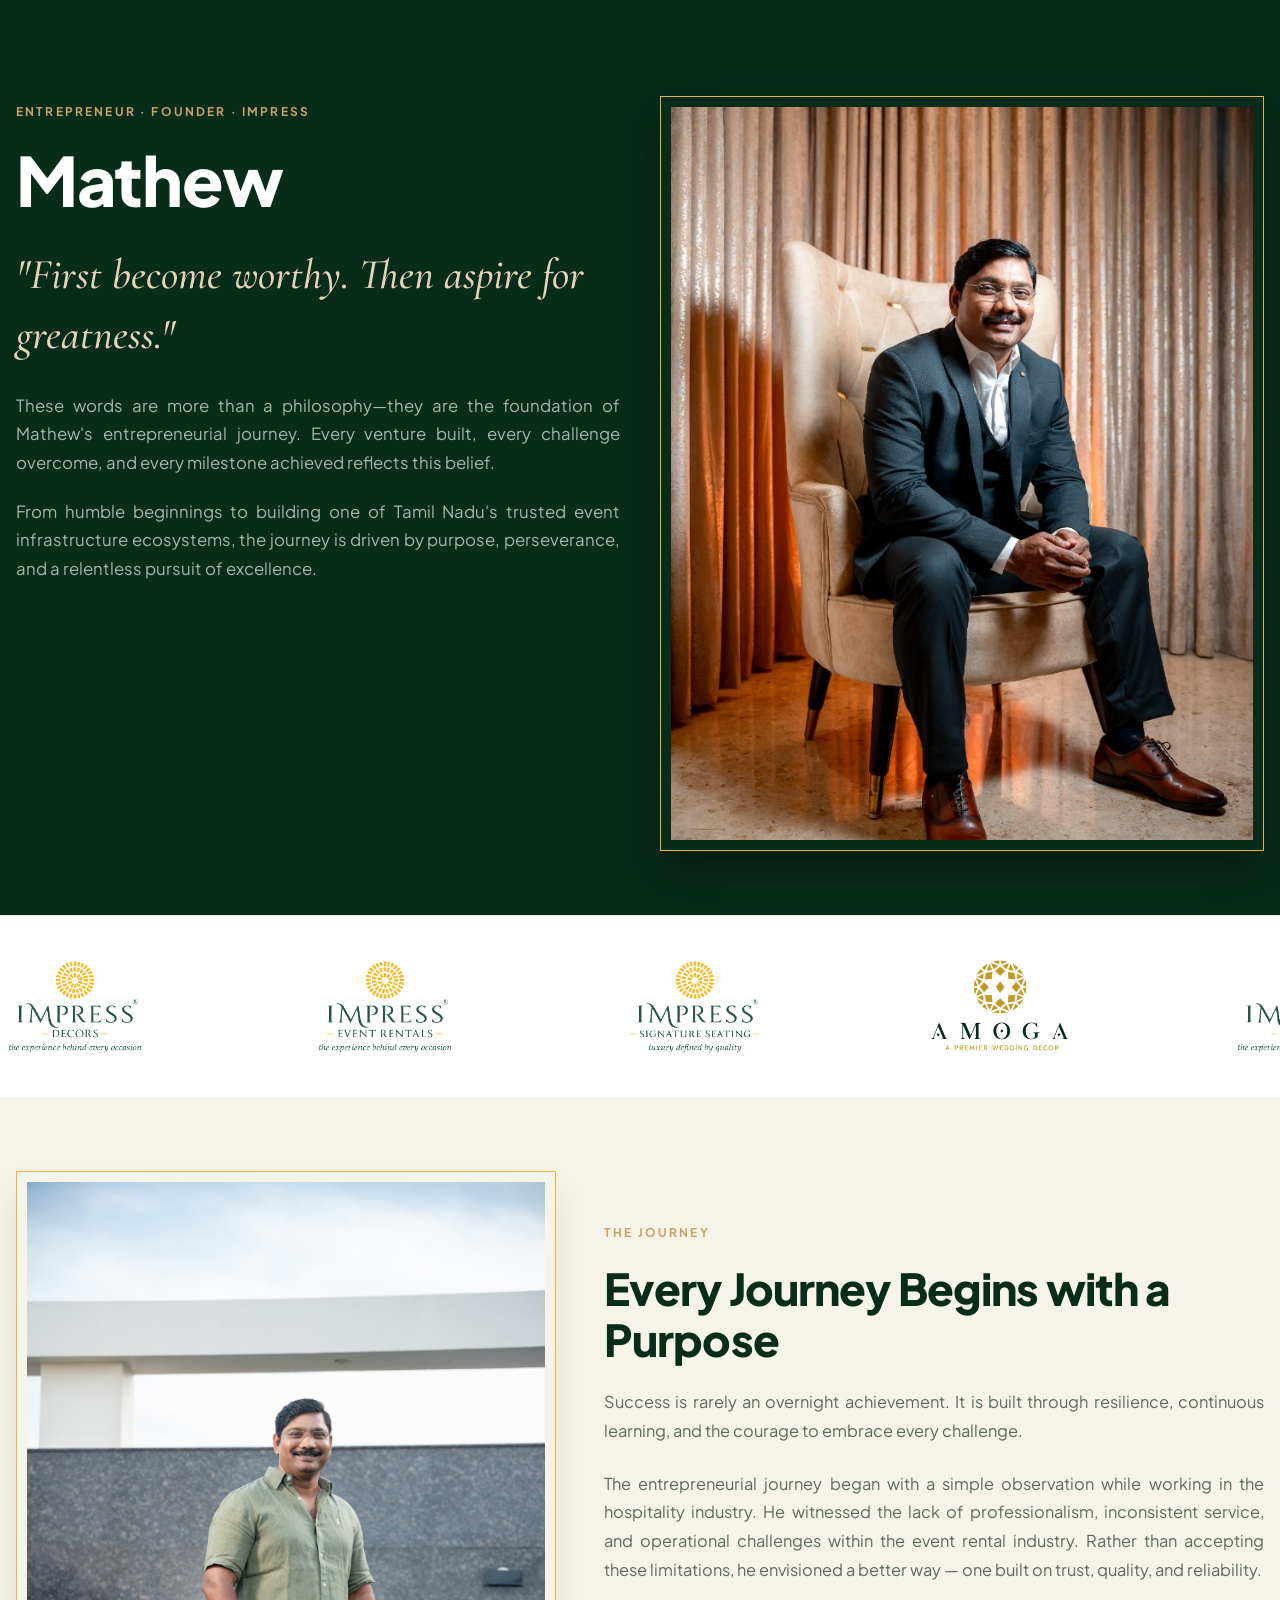
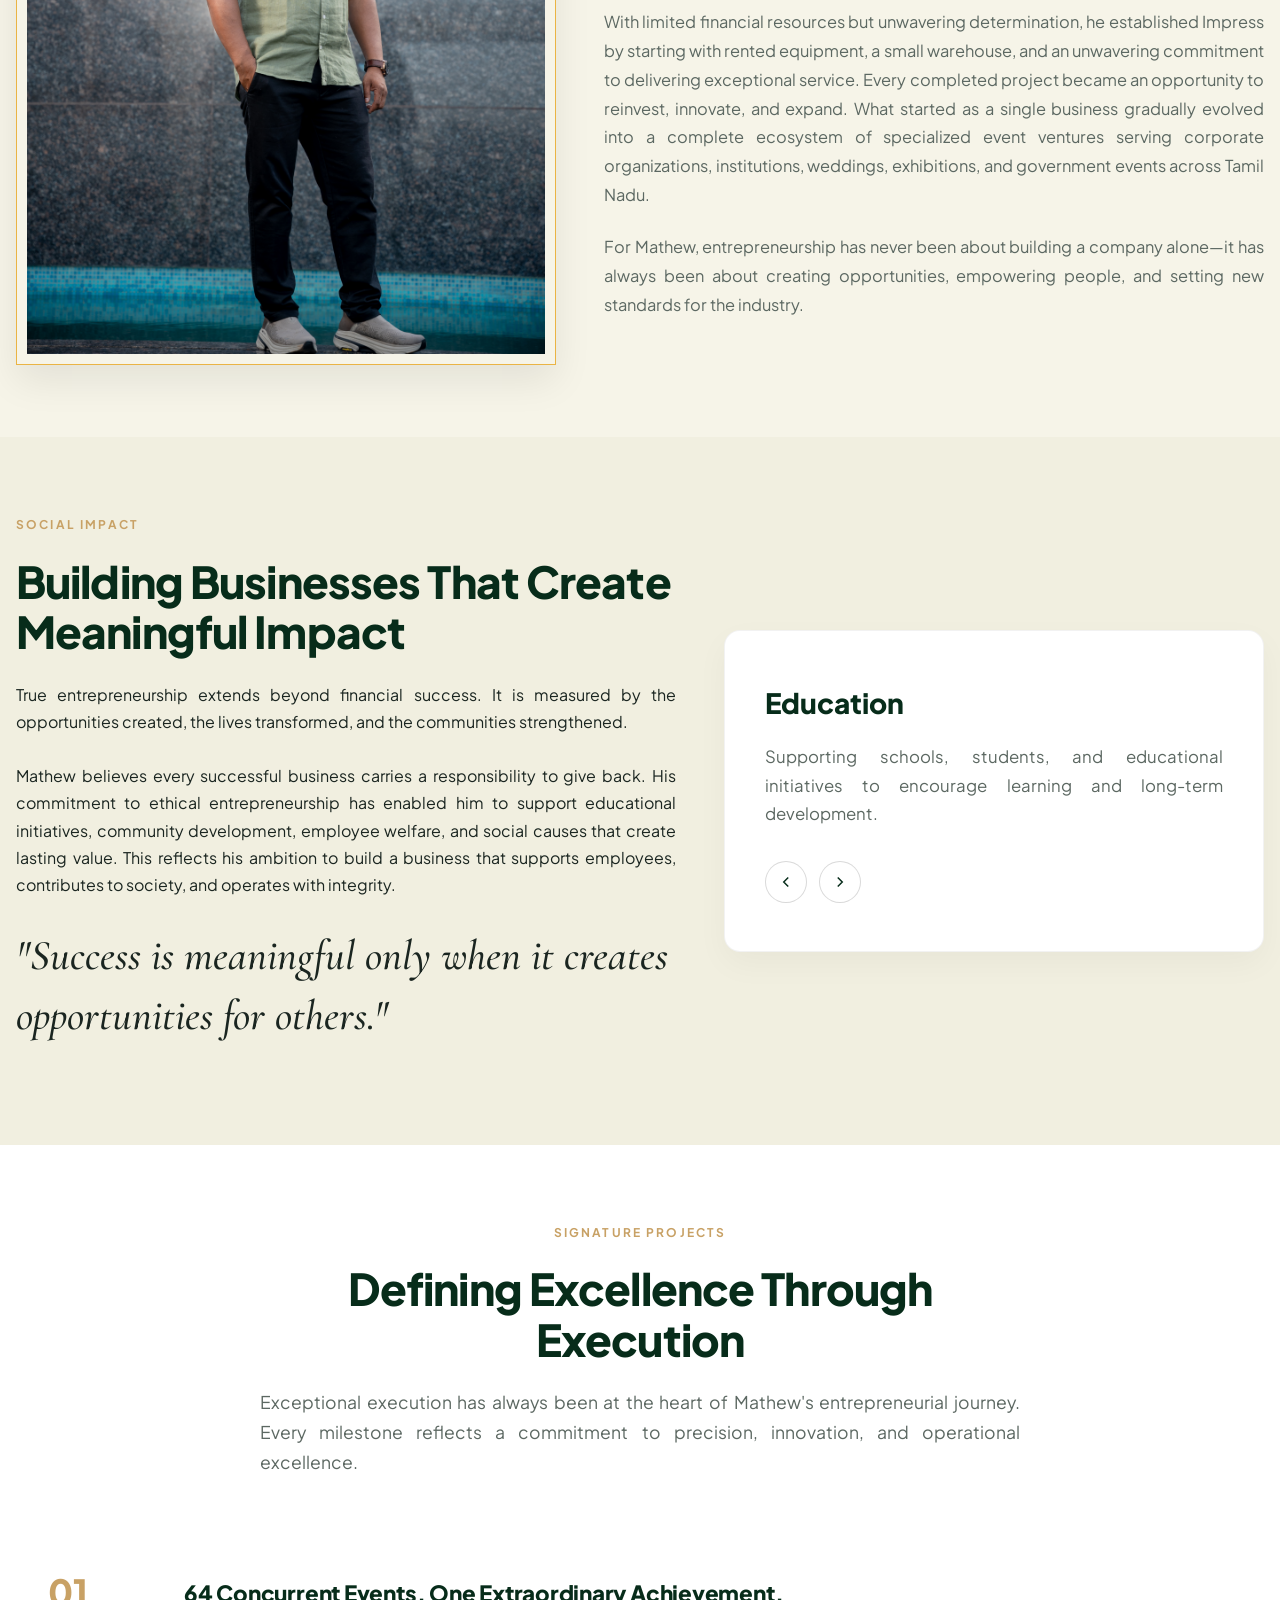
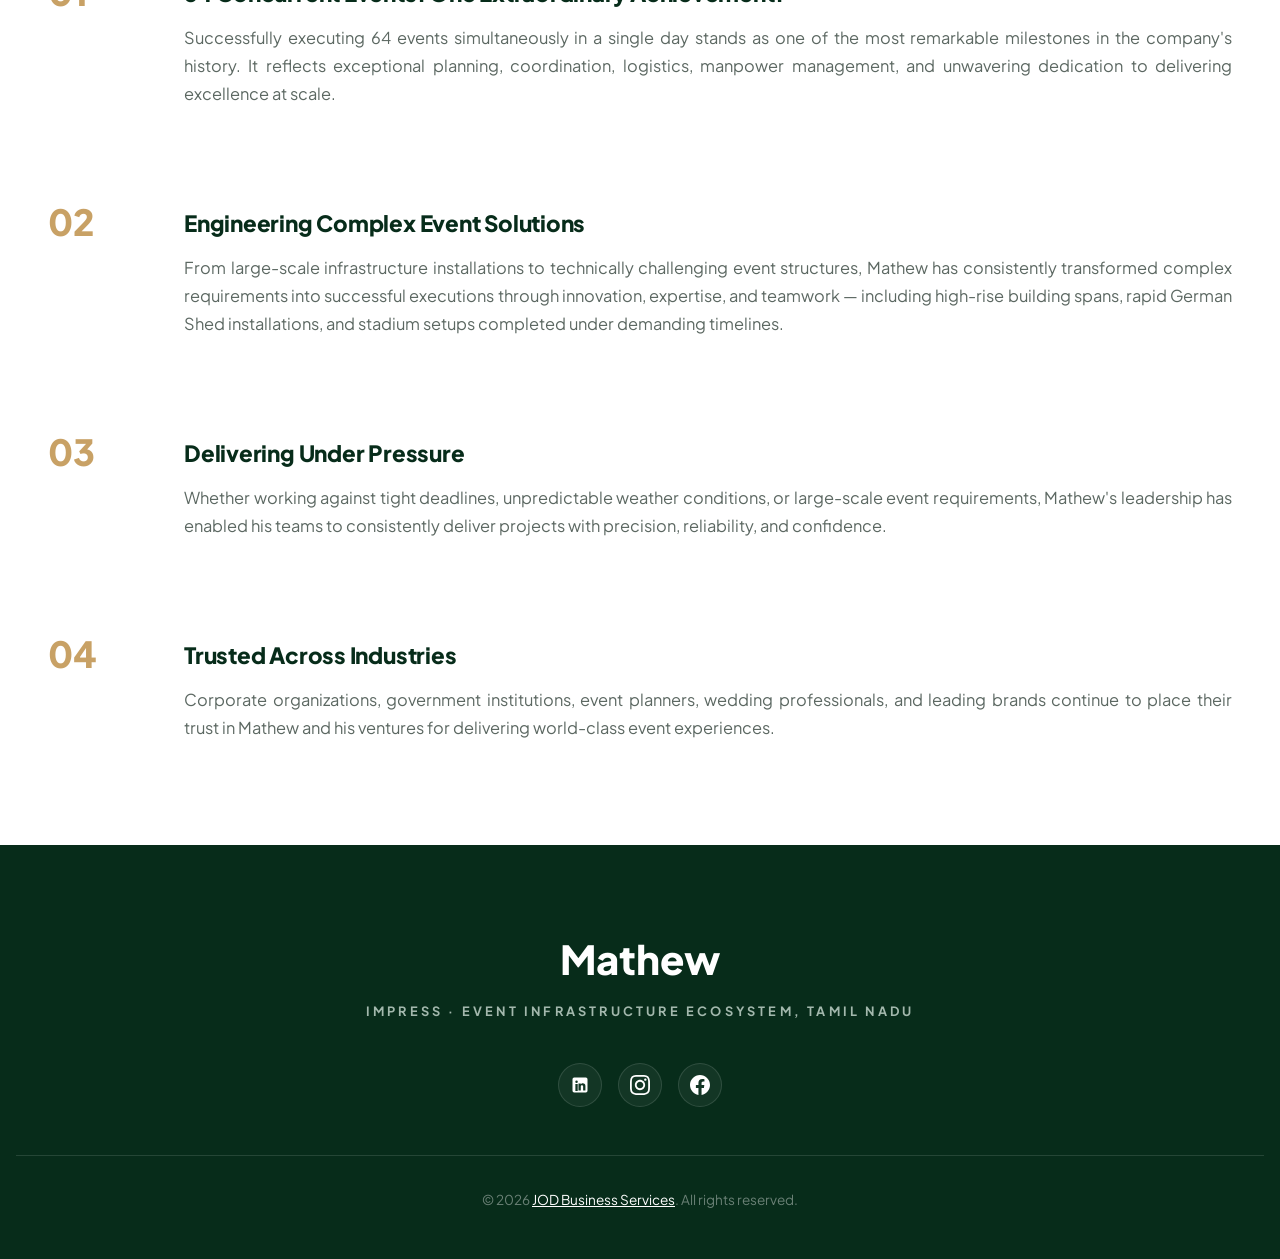
==== index.html @ 4ed1f4e7 "Refactor hero description text for clarity" ====
<!DOCTYPE html>
<html lang="en">

<head>
  <meta charset="UTF-8">
  <meta name="viewport" content="width=device-width, initial-scale=1.0">
  <title>Mathew | Personal Philosophy & Vision</title>
  <meta name="description"
    content="Personal portfolio and vision of Mathew. Dedicated to discipline, strategic execution, and creating meaningful impact across industries.">
  <link rel="stylesheet" href="style.css">
</head>

<body>

  <!-- ==========================================================================
       1. HERO SECTION [Entrepreneur · Founder · Impress] (Dark Forest Green)
       ========================================================================== -->
  <section class="hero-section" id="hero"> 
    <div class="container">
      <div class="hero-grid">

        <!-- Hero Text Left -->
        <div class="hero-content">
          <span class="eyebrow eyebrow-dark">Entrepreneur · Founder · Impress</span>
          <h1>Mathew</h1>

          <div class="quote-text quote-dark">
            "First become worthy. Then aspire for greatness."
          </div>

          <div class="hero-description">
            <p>
              These words are more than a philosophy—they are the foundation of Mathew's entrepreneurial journey. 
              Every venture built, every challenge overcome, and every milestone achieved reflects this belief.
            </p>
            <p>
              From humble beginnings to building one of Tamil Nadu's trusted event infrastructure ecosystems, 
              the journey is driven by purpose, perseverance, and a relentless pursuit of excellence.
            </p>
          </div>
        </div>

        <!-- Hero Image Right -->
        <div class="hero-image-container">
          <div class="hero-portrait-frame">
            <img src="images/hero.jpg" alt="Mathew" class="hero-portrait-img">
          </div>
        </div>

      </div>
    </div>
  </section>

  <!-- ==========================================================================
       2. CONTINUOUS HORIZONTAL MARQUEE
       ========================================================================== -->
  <section class="marquee-section" id="marquee">
    <div class="marquee-track" id="marquee-track">

      <div class="marquee-item">
        <img src="images/impress decor logo.png" alt="Impress Decors" class="marquee-logo-img-impress">
      </div>
      <div class="marquee-item">
        <img src="images/impress event rental logo.png" alt="Impress event rentals" class="marquee-logo-img-impress">
      </div>
      <div class="marquee-item">
        <img src="images/Impress signature seating logo.png" alt="Impress Signature" class="marquee-logo-img-impress">
      </div>
      <div class="marquee-item">
        <img src="images/Amoga Decors logo.webp" alt="Amoga decors" class="marquee-logo-img-amoga">
      </div>

    </div>
  </section>

  <!-- ==========================================================================
       3. The Journey (Light Cream)
       ========================================================================== -->
  <section class="story-section" id="story">
    <div class="container">
      <div class="story-grid">

        <!-- Left: Image Container -->
        <div class="story-image-container">
          <div class="story-portrait-frame" id="story-img-box">
            <img src="images/Impress mathew.jpeg" alt="Mathew" class="story-portrait-img">
          </div>
        </div>

        <!-- Right: Text Content -->
        <div class="story-content">
          <span class="eyebrow">The Journey</span>
          <h2 class="section-title">Every Journey Begins <span class="desktop-break">with a Purpose</span></h2>

          <div class="text-body">
            <p>
              Success is rarely an overnight achievement. It is built through resilience, continuous learning, and the
              courage to embrace every challenge.
            </p>
            <p>
              The entrepreneurial journey began with a simple observation while working in the hospitality industry. He
              witnessed the lack of professionalism, inconsistent service, and operational challenges within the event
              rental industry. Rather than accepting these limitations, he envisioned a better way — one built on trust,
              quality, and reliability.
            </p>
            <p>
              With limited financial resources but unwavering determination, he established Impress by starting with
              rented equipment, a small warehouse, and an unwavering commitment to delivering exceptional service. Every
              completed project became an opportunity to reinvest, innovate, and expand. What started as a single
              business gradually evolved into a complete ecosystem of specialized event ventures serving corporate
              organizations, institutions, weddings, exhibitions, and government events across Tamil Nadu.
            </p>
            <p>
              For Mathew, entrepreneurship has never been about building a company alone—it has always been about
              creating opportunities, empowering people, and setting new standards for the industry.
            </p>
          </div>
        </div>

      </div>
    </div>
  </section>

  <!-- ==========================================================================
       4. Social Impact (Warm Sand / Beige)
       ========================================================================== -->
  <section class="impact-section" id="impact">
    <div class="container">
      <div class="impact-grid">

        <!-- Left Text -->
        <div class="impact-content">
          <span class="eyebrow">SOCIAL IMPACT</span>
          <h2 class="section-title">Building Businesses That Create Meaningful Impact</h2>

          <div class="bold-body">
            <p>
              True entrepreneurship extends beyond financial success. It is measured by the opportunities created, the
              lives transformed, and the communities strengthened.
            </p><br>
            <p>
              Mathew believes every successful business carries a responsibility to give back. His commitment to ethical
              entrepreneurship has enabled him to support educational initiatives, community development, employee
              welfare, and social causes that create lasting value. This reflects his ambition to build a business that
              supports employees, contributes to society, and operates with integrity.
            </p>
          </div>

          <div class="quote-text quote-light">
            "Success is meaningful only when it creates opportunities for others."
          </div>
        </div>

        <!-- Right Interactive Card Slider -->
        <div class="impact-card-wrapper">
          <div class="impact-card-box">
            <div class="impact-card-content" id="impact-card-display">
              <h3 id="card-title">Education</h3>
              <p id="card-desc">Supporting schools, students, and educational initiatives to encourage learning and
                long-term development.
              </p>
            </div>

            <div class="card-nav-controls">
              <button class="nav-arrow-btn" onclick="navigateCard(-1)" aria-label="Previous card">
                <svg viewBox="0 0 24 24">
                  <path d="M15 18l-6-6 6-6" />
                </svg>
              </button>
              <button class="nav-arrow-btn" onclick="navigateCard(1)" aria-label="Next card">
                <svg viewBox="0 0 24 24">
                  <path d="M9 18l6-6-6-6" />
                </svg>
              </button>
            </div>
          </div>
        </div> 

      </div>
    </div>
  </section>

  <!-- ==========================================================================
       5. Signature Projects SECTION (Crisp White)
       ========================================================================== -->
  <section class="highlights-section" id="highlights">
    <div class="container">

      <div class="highlights-header">
        <span class="eyebrow">SIGNATURE PROJECTS</span>
        <h2 class="section-title">Defining Excellence Through Execution</h2>
        <p>
          Exceptional execution has always been at the heart of Mathew's entrepreneurial journey. Every milestone
          reflects a commitment to precision, innovation, and operational excellence.
        </p>
      </div>

      <div class="highlights-list">

        <!-- Highlight 01 -->
        <div class="highlight-section">
          <div class="highlight-item">
            <div class="highlight-number">01</div>
            <div class="highlight-content">
              <h3>64 Concurrent Events. One Extraordinary Achievement.</h3>
              <p>
                Successfully executing 64 events simultaneously in a single day stands as one of the most remarkable
                milestones in the company's history. It reflects exceptional planning, coordination, logistics, manpower
                management, and unwavering dedication to delivering excellence at scale.
              </p>
            </div>
          </div>
        </div>

        <!-- Highlight 02 -->
        <div class="highlight-section">
          <div class="highlight-item">
            <div class="highlight-number">02</div>
            <div class="highlight-content">
              <h3>Engineering Complex Event Solutions</h3>
              <p>
                From large-scale infrastructure installations to technically challenging event structures, Mathew has
                consistently transformed complex requirements into successful executions through innovation, expertise,
                and teamwork — including high-rise building spans, rapid German Shed installations, and stadium setups
                completed under demanding timelines.
              </p>
            </div>
          </div>
        </div>

        <!-- Highlight 03 -->
        <div class="highlight-section">
          <div class="highlight-item">
            <div class="highlight-number">03</div>
            <div class="highlight-content">
              <h3>Delivering Under Pressure</h3>
              <p>
                Whether working against tight deadlines, unpredictable weather conditions, or large-scale event
                requirements, Mathew's leadership has enabled his teams to consistently deliver projects with precision,
                reliability, and confidence.
              </p>
            </div>
          </div>
        </div>

        <!-- Highlight 04 -->
        <div class="highlight-section">
          <div class="highlight-item">
            <div class="highlight-number">04</div>
            <div class="highlight-content">
              <h3>Trusted Across Industries</h3>
              <p>
                Corporate organizations, government institutions, event planners, wedding professionals, and leading
                brands continue to place their trust in Mathew and his ventures for delivering world-class event
                experiences.
              </p>
            </div>
          </div>
        </div>

      </div>

    </div>
  </section>

  <!-- ==========================================================================
       6. FOOTER SECTION (Dark Forest Green)
       ========================================================================== -->
  <footer class="footer-section" id="footer">
    <div class="container">

      <div class="footer-brand">
        <h2>Mathew</h2>
        <p>Impress · Event infrastructure ecosystem, Tamil Nadu</p>
      </div>

      <div class="social-links">
        <a href="https://www.linkedin.com/in/impressmathew/" class="social-icon-btn" aria-label="LinkedIn">
          <svg viewBox="0 0 24 24">
            <path
              d="M19 3a2 2 0 0 1 2 2v14a2 2 0 0 1-2 2H5a2 2 0 0 1-2-2V5a2 2 0 0 1 2-2h14m-.5 15.5v-5.3a3.26 3.26 0 0 0-3.26-3.26c-.85 0-1.84.52-2.28 1.3v-1.11h-2.79v8.37h2.79v-4.93c0-.77.62-1.4 1.39-1.4a1.4 1.4 0 0 1 1.4 1.4v4.93h2.75M6.46 10.9v8.37H9.25V10.9H6.46M7.86 6.7a1.5 1.5 0 1 0 1.5 1.5 1.5 1.5 0 0 0-1.5-1.5z" />
          </svg>
        </a>
        <a href="https://www.instagram.com/mathew_impress" class="social-icon-btn" aria-label="Instagram">
          <svg viewBox="0 0 24 24">
            <path
              d="M12 2.163c3.204 0 3.584.012 4.85.07 3.252.148 4.771 1.691 4.919 4.919.058 1.265.069 1.645.069 4.849 0 3.205-.012 3.584-.069 4.849-.149 3.225-1.664 4.771-4.919 4.919-1.266.058-1.644.07-4.85.07-3.204 0-3.584-.012-4.849-.07-3.26-.149-4.771-1.699-4.919-4.92-.058-1.265-.07-1.644-.07-4.849 0-3.204.013-3.583.07-4.849.149-3.227 1.664-4.771 4.919-4.919 1.266-.057 1.645-.069 4.849-.069zm0-2.163c-3.259 0-3.667.014-4.947.072-4.358.2-6.78 2.618-6.98 6.98-.059 1.281-.073 1.689-.073 4.948 0 3.259.014 3.668.072 4.948.2 4.358 2.618 6.78 6.98 6.98 1.281.058 1.689.072 4.948.072 3.259 0 3.668-.014 4.948-.072 4.354-.2 6.782-2.618 6.979-6.98.059-1.28.073-1.689.073-4.948 0-3.259-.014-3.667-.072-4.947-.196-4.354-2.617-6.78-6.979-6.98-1.281-.059-1.69-.073-4.949-.073zm0 5.838c-3.403 0-6.162 2.759-6.162 6.162s2.759 6.163 6.162 6.163 6.162-2.759 6.162-6.163c0-3.403-2.759-6.162-6.162-6.162zm0 10.162c-2.209 0-4-1.79-4-4 0-2.209 1.791-4 4-4s4 1.791 4 4c0 2.21-1.791 4-4 4zm6.406-11.845c-.796 0-1.441.645-1.441 1.44s.645 1.44 1.441 1.44c.795 0 1.439-.645 1.439-1.44s-.644-1.44-1.439-1.44z" />
          </svg>
        </a>
        <a href="https://www.facebook.com/share/1DE6VcZMtw/" class="social-icon-btn" aria-label="Facebook">
          <svg viewBox="0 0 24 24">
            <path
              d="M24 12.073c0-6.627-5.373-12-12-12s-12 5.373-12 12c0 5.99 4.388 10.954 10.125 11.854v-8.385H7.078v-3.47h3.047V9.43c0-3.007 1.792-4.669 4.533-4.669 1.312 0 2.686.235 2.686.235v2.953H15.83c-1.491 0-1.956.925-1.956 1.874v2.25h3.328l-.532 3.47h-2.796v8.385C19.612 23.027 24 18.062 24 12.073z" />
          </svg>
        </a>
      </div>

      <div class="footer-copyright">
        <p>© 2026 <a href="https://www.jodbs.com/" class="JOD-link">JOD Business Services</a>. All rights reserved.
        </p>
      </div>

    </div>
  </footer>

  <script src="script.js"></script>
</body>

</html>
---- style.css ----
/* ==========================================================================
   Mathew Personal Portfolio - Design System & Stylesheet
   ========================================================================== */

@import url('https://fonts.googleapis.com/css2?family=Cormorant+Garamond:ital,wght@1,500;1,600&family=Plus+Jakarta+Sans:ital,wght@0,300;0,400;0,500;0,600;0,700;0,800;1,400&display=swap');

:root {
  /* Color Palette */
  --bg-dark: #072c1a;
  --bg-dark-accent: #112d21;
  --bg-cream: #F6F4E8;
  --bg-sand: #f1efe0;
  --bg-white: #ffffff;

  --text-dark: #1a2520;
  --text-muted: #5c6862;
  --text-light: #f4efe6;
  --text-light-muted: #a3b8ad;
  --accent-gold: #c8a165;
  --accent-gold-light: #e6d3b7;

  --border-light: rgba(0, 0, 0, 0.08);
  --border-dark: rgba(255, 255, 255, 0.12);
  --border-gold: rgba(200, 161, 101, 0.3);

  /* Fonts */
  --font-sans: 'Plus Jakarta Sans', -apple-system, BlinkMacSystemFont, sans-serif;
  --font-serif: 'Cormorant Garamond', Georgia, serif;

  /* Transitions & Shadows */
  --transition-smooth: all 0.3s cubic-bezier(0.25, 0.8, 0.25, 1);
  --shadow-card: 0 12px 32px rgba(0, 0, 0, 0.04);
  --shadow-hover: 0 20px 40px rgba(0, 0, 0, 0.08);
}

/* Reset & Base Styles */
*,
*::before,
*::after {
  box-sizing: border-box;
  margin: 0;
  padding: 0;
}

html {
  scroll-behavior: smooth;
  font-size: 16px;
}

body {
  font-family: var(--font-sans);
  background-color: var(--bg-cream);
  color: var(--text-dark);
  line-height: 1.7;
  -webkit-font-smoothing: antialiased;
  -moz-osx-font-smoothing: grayscale;
  overflow-x: hidden;
}

img {
  max-width: 100%;
  height: auto;
  display: block;
}

a {
  text-decoration: none;
  color: inherit;
}

p {
  text-align: justify;
}

.footer-section p,
.footer-section a,
.footer-section .JOD-link {
  text-align: center;
}

/* Typography Utilities */
.eyebrow {
  font-size: 0.75rem;
  font-weight: 700;
  letter-spacing: 0.18em;
  text-transform: uppercase;
  color: var(--accent-gold);
  margin-bottom: 1.25rem;
  display: inline-block;
}

.eyebrow-dark {
  color: var(--accent-gold);
}

.quote-text {
  font-family: var(--font-serif);
  font-size: 2.65rem;
  font-style: italic;
  font-weight: 500;
  line-height: 1.4;
  margin: 1.75rem 0;
}

.quote-dark {
  color: var(--accent-gold-light);
}

.quote-light {
  color: var(--text-dark);
}

/* Common Container */
.container {
  max-width: 1400px;
  margin: 0 auto;
  padding: 0 1rem;
}

/* ==========================================================================
   1. HERO SECTION (Dark Forest Green)
   ========================================================================== */
.hero-section {
  background-color: var(--bg-dark);
  color: var(--text-light);
  padding: 4rem 0 4rem 0;
  position: relative;
  overflow: hidden;
}

.hero-grid {
  display: grid;
  grid-template-columns: 1fr 1fr;
  margin-top:2rem;
  gap: 2.5rem;
  /* align-items: center; */
}

.hero-content h1 {
  font-size: 4.25rem;
  font-weight: 800;
  letter-spacing: -0.02em;
  line-height: 1.1;
  margin-bottom: 1rem;
  color: #ffffff;
}

.hero-description {
  color: var(--text-light-muted);
  font-size: 1.05rem;
  font-weight: 400;
}

.hero-description p {
  margin-bottom: 1.25rem;
}

.hero-description p:last-child {
  margin-bottom: 0;
}

/* Hero Portrait Image Frame */
.hero-portrait-frame {
  position: relative;
  width: 100%;
  aspect-ratio: 4 / 5;
  /* border-radius: 12px; */
  overflow: hidden;
  border: 1px solid #EAB444;
  padding: 10px;
  box-shadow: 0 20px 40px rgba(0, 0, 0, 0.35);
  transition: var(--transition-smooth);
}

.hero-portrait-frame:hover {
  transform: translateY(-4px);
  box-shadow: 0 24px 50px rgba(0, 0, 0, 0.45);
}

.hero-portrait-img {
  width: 100%;
  height: 100%;
  object-fit: cover;
  display: block;
}

/* ==========================================================================
   2. CONTINUOUS HORIZONTAL MARQUEE
   ========================================================================== */
.marquee-section {
  background-color: #ffffff;
  border-top: 1px solid var(--border-light);
  border-bottom: 1px solid var(--border-light);
  padding: 1rem 0;
  overflow: hidden;
  white-space: nowrap;
  position: relative;
}

.marquee-track {
  display: flex;
  gap: 10rem;
  align-items: center;
  width: max-content;
  animation: marquee-scroll 22s linear infinite;
}

.marquee-item {
  display: flex;
  align-items: center;
  justify-content: center;
}

.marquee-logo-img-amoga {
  height: 100px;
  width: auto;
  object-fit: contain;
  border-radius: 6px;
  transition: transform 0.3s ease;
}

.marquee-logo-img-impress {
  height: 150px;
  width: auto;
  object-fit: contain;
  border-radius: 6px;
  transition: transform 0.3s ease;
}

.marquee-logo-img-amoga:hover,
.marquee-logo-img-impress:hover {
  transform: scale(1.06);
}

@keyframes marquee-scroll {
  0% {
    transform: translateX(0);
  }

  100% {
    transform: translateX(-50%);
  }
}

/* ==========================================================================
   3. MY STORY SECTION (Light Cream)
   ========================================================================== */
.story-section {
  background-color: var(--bg-cream);
  /* background-color: #FCFAF4; */
  padding: 4.5rem 0;
}

.story-grid {
  display: grid;
  grid-template-columns: 0.9fr 1.1fr;
  gap: 3rem;
  align-items: center;
}

.story-portrait-frame {
  position: relative;
  width: 100%;
  aspect-ratio: 3.4 / 5;
  /* border-radius: 16px; */
  overflow: hidden;
  border: 1px solid #EAB444;
  padding: 10px;
  /* border: 1px solid var(--border-gold); */
  box-shadow: 0 16px 36px rgba(0, 0, 0, 0.08);
  transition: var(--transition-smooth);
}

.story-portrait-frame:hover {
  transform: translateY(-4px);
  box-shadow: 0 22px 45px rgba(0, 0, 0, 0.14);
}

.story-portrait-img,
.story-portrait-frame img.active-img {
  width: 100%;
  height: 100%;
  object-fit: cover;
  display: block;
}

.section-title {
  font-size: 2.75rem;
  font-weight: 800;
  line-height: 1.15;
  color: var(--bg-dark);
  margin-bottom: 1.5rem;
  letter-spacing: -0.02em;
}

.text-body p {
  color: var(--text-muted);
  font-size: 1.025rem;
  margin-bottom: 1.5rem;
  line-height: 1.75;
}

.text-body p:last-child {
  margin-bottom: 0;
}

/* ==========================================================================
   4. IMPACT & VISION SECTION (Warm Sand / Beige)
   ========================================================================== */
.impact-section {
  background-color: var(--bg-sand);
  padding: 4.5rem 0;
}

.impact-grid {
  display: grid;
  grid-template-columns: 1.1fr 0.9fr;
  gap: 3rem;
  align-items: center;
}

/* Interactive Card Carousel */
.impact-card-box {
  background: var(--bg-white);
  border-radius: 16px;
  padding: 3rem 2.5rem;
  box-shadow: var(--shadow-card);
  border: 1px solid rgba(0, 0, 0, 0.05);
  position: relative;
  min-height: 280px;
  display: flex;
  flex-direction: column;
  justify-content: space-between;
}

.impact-card-content h3 {
  font-size: 1.75rem;
  font-weight: 800;
  color: var(--bg-dark);
  margin-bottom: 1rem;
}

.impact-card-content p {
  color: var(--text-muted);
  font-size: 1.05rem;
  line-height: 1.7;
}

.card-nav-controls {
  display: flex;
  gap: 0.75rem;
  margin-top: 2rem;
}

.nav-arrow-btn {
  width: 42px;
  height: 42px;
  border-radius: 50%;
  border: 1px solid rgba(0, 0, 0, 0.15);
  background: #ffffff;
  color: var(--bg-dark);
  display: flex;
  align-items: center;
  justify-content: center;
  cursor: pointer;
  transition: var(--transition-smooth);
}

.nav-arrow-btn:hover {
  background: var(--bg-dark);
  color: #ffffff;
  border-color: var(--bg-dark);
}

.nav-arrow-btn svg {
  width: 18px;
  height: 18px;
  stroke: currentColor;
  stroke-width: 2;
  fill: none;
}

/* ==========================================================================
   5. KEY HIGHLIGHTS SECTION (Crisp White)
   ========================================================================== */
.highlights-section {
  background-color: var(--bg-white);
  padding: 4.5rem 0;
}

.highlights-header {
  text-align: center;
  max-width: 760px;
  margin: 0 auto 4rem auto;
}

.highlights-header p {
  color: var(--text-muted);
  font-size: 1.1rem;
}

.highlights-list {
  display: flex;
  flex-direction: column;
  gap: 2rem;
}

.highlight-item {
  display: grid;
  grid-template-columns: 80px 1fr;
  gap: 3.5rem;
  align-items: flex-start;
  padding-bottom: 3.5rem;
  border-bottom: 1px solid var(--border-light);
}

.highlight-item:last-child {
  border-bottom: none;
  padding-bottom: 0;
}

.highlight-number {
  font-size: 2.25rem;
  font-weight: 800;
  color: var(--accent-gold);
  line-height: 1;
}

.highlight-content h3 {
  font-size: 1.4rem;
  font-weight: 800;
  color: var(--bg-dark);
  margin-bottom: 0.75rem;
  letter-spacing: -0.01em;
}

.highlight-content p {
  color: var(--text-muted);
  font-size: 1.025rem;
  line-height: 1.7;
}

.highlight-section {
  padding: 2rem;
  border-radius: 12px;
  transition: var(--transition-smooth);
}

.highlight-section:hover {
  background-color: var(--bg-cream);
  box-shadow: var(--shadow-card);
  transform: scale(1.02);
  transition:transform 0.3s ease;
}

/* ==========================================================================
   6. FOOTER SECTION (Dark Forest Green)
   ========================================================================== */
.footer-section {
  background-color: var(--bg-dark);
  color: var(--text-light);
  padding: 5rem 0 3rem 0;
  text-align: center;
}

.footer-brand h2 {
  font-size: 2.5rem;
  font-weight: 800;
  color: #ffffff;
  margin-bottom: 0.5rem;
}

.footer-brand p {
  font-size: 0.8rem;
  font-weight: 700;
  letter-spacing: 0.25em;
  color: var(--text-light-muted);
  text-transform: uppercase;
  margin-bottom: 2.5rem;
  text-align: center;
}

.social-links {
  display: flex;
  justify-content: center;
  gap: 1rem;
  margin-bottom: 3rem;
}

.social-icon-btn {
  width: 44px;
  height: 44px;
  border-radius: 50%;
  border: 1px solid var(--border-dark);
  background: rgba(255, 255, 255, 0.05);
  color: #ffffff;
  display: flex;
  align-items: center;
  justify-content: center;
  transition: var(--transition-smooth);
}

.social-icon-btn:hover {
  background: var(--accent-gold);
  color: var(--bg-dark);
  border-color: var(--accent-gold);
  transform: translateY(-3px);
}

.social-icon-btn svg {
  width: 20px;
  height: 20px;
  fill: currentColor;
}

.footer-copyright {
  font-size: 0.85rem;
  color: rgba(255, 255, 255, 0.4);
  border-top: 1px solid var(--border-dark);
  padding-top: 2rem;
  text-align: center;
}

.JOD-link {
  color: #ffffff;
  text-decoration: underline;
  text-align: center;
}

.JOD-link:hover {
  color: var(--accent-gold);
  transform: scale(1.05);
  transition: all 0.3s ease-in-out;
  text-decoration: wavy;
  transition: var(--transition-smooth);
}

/* ==========================================================================
   RESPONSIVE MEDIA QUERIES
   ========================================================================== */
@media (min-width: 1400px) {
  .container {
    max-width: 1380px;
  }
}

@media (max-width: 1199px) {
  .hero-content h1 {
    font-size: 3.5rem;
  }

  .section-title {
    font-size: 2.45rem;
  }
}

@media (max-width: 991px) {
  .hero-grid,
  .story-grid,
  .impact-grid {
    grid-template-columns: 1fr;
    gap: 2.5rem;
  }

  .hero-content h1 {
    font-size: 3rem;
  }

  .section-title {
    font-size: 2.2rem;
  }

  .highlight-item {
    gap: 2rem;
  }
}

@media (max-width: 767px) {
  .hero-section,
  .story-section,
  .impact-section,
  .highlights-section,
  .footer-section {
    padding: 3.5rem 0;
  }

  .hero-content h1 {
    font-size: 2.6rem;
  }

  .quote-text {
    font-size: 2.1rem;
  }

  .highlight-item {
    grid-template-columns: 1fr;
    gap: 0.75rem;
    padding-bottom: 2rem;
  }

  .impact-card-box {
    padding: 2rem 1.5rem;
    min-height: auto;
  }
}

@media (max-width: 575px) {
  .container {
    padding: 0 1rem;
  }

  .hero-content h1 {
    font-size: 2.1rem;
  }

  .section-title {
    font-size: 1.75rem;
  }

  .quote-text {
    font-size: 1.7rem;
  }

  .highlights-header {
    margin-bottom: 2.5rem;
  }

  .social-links {
    gap: 0.75rem;
  }

  .marquee-track {
    gap: 4rem;
    animation-duration: 16s;
  }
}
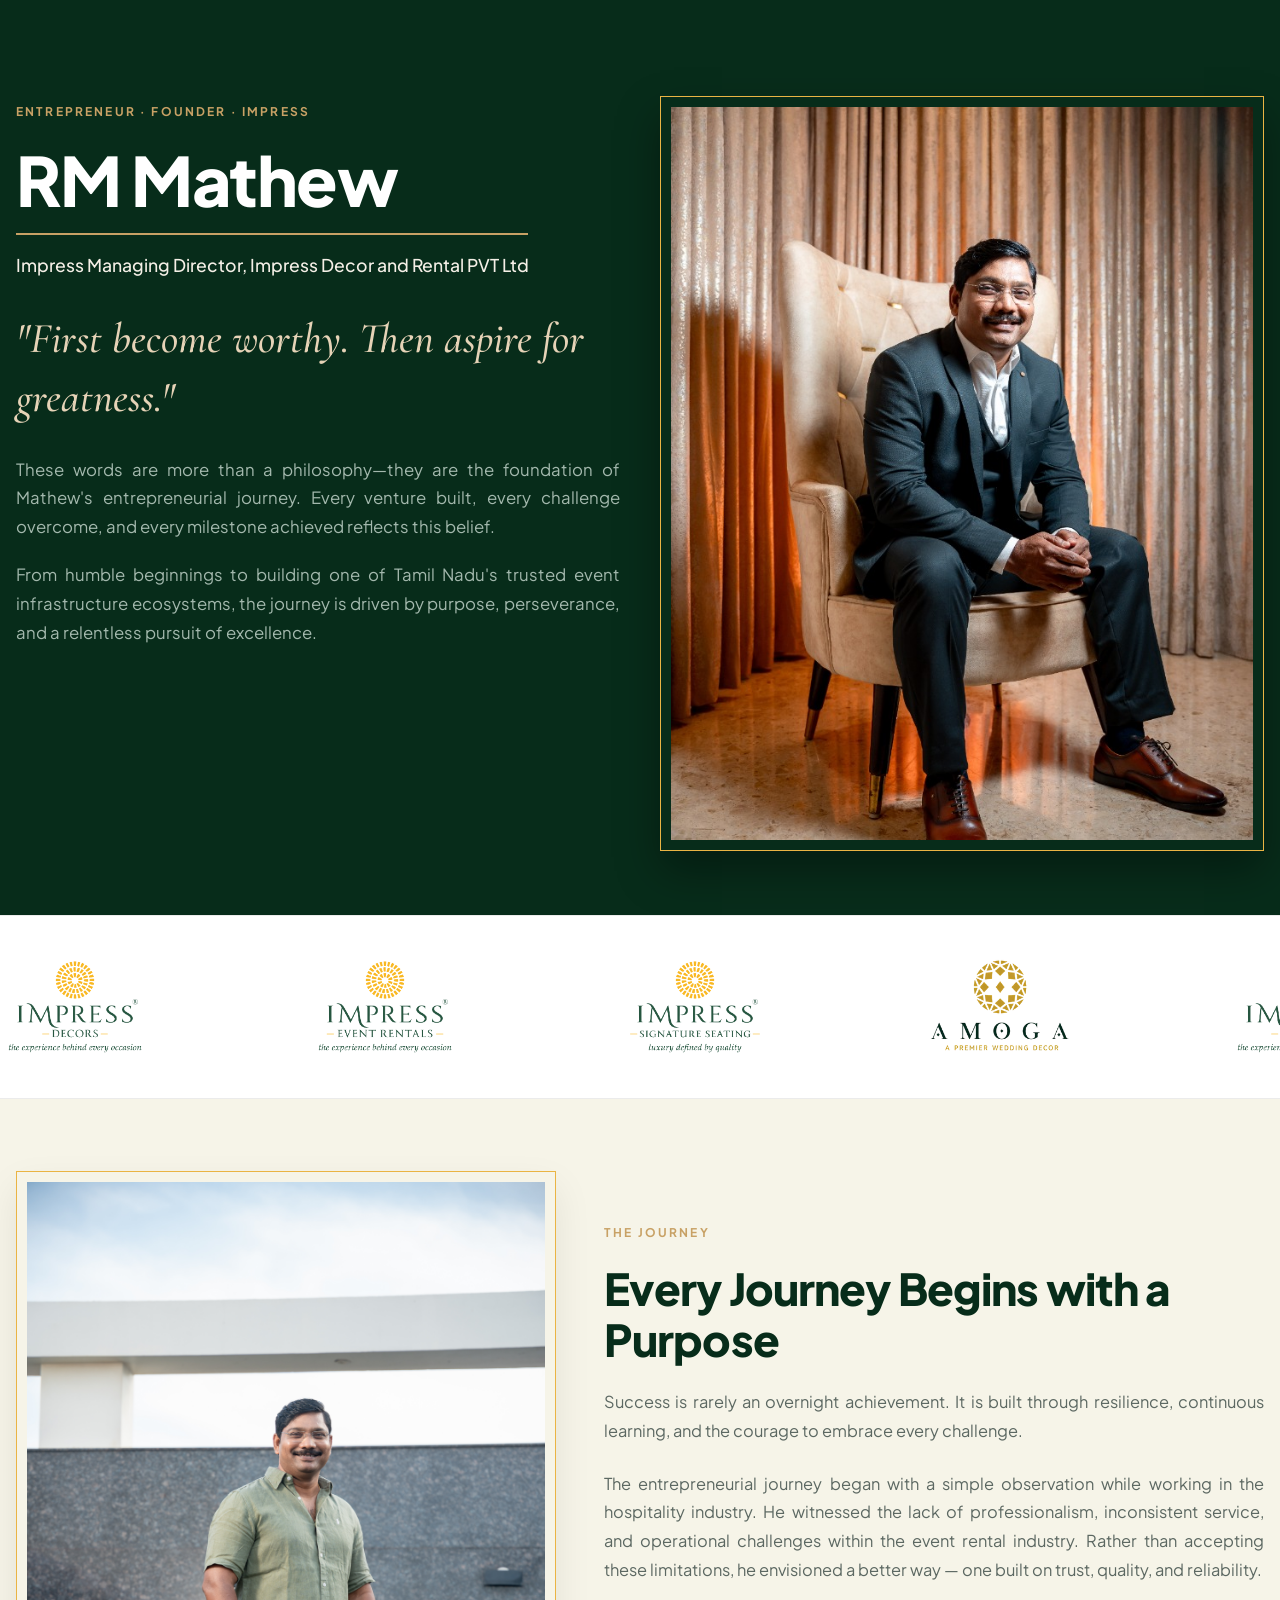
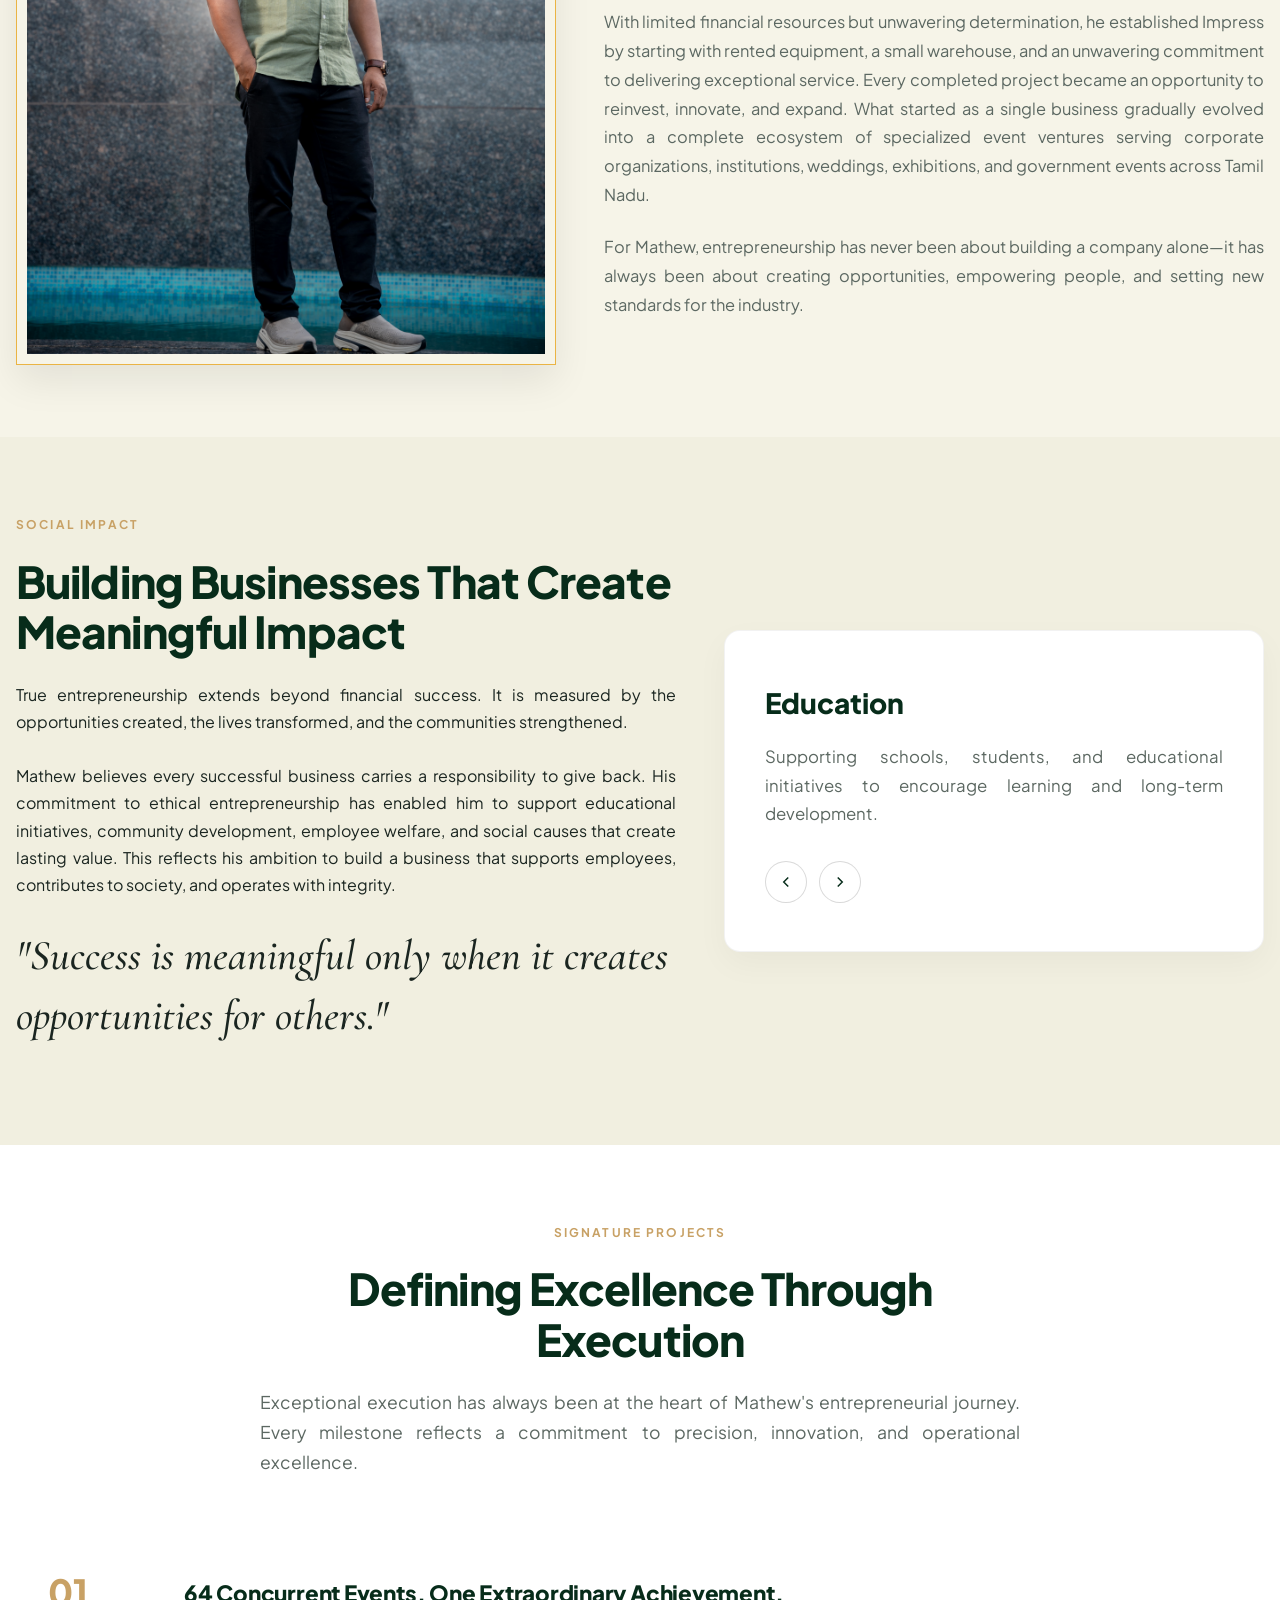
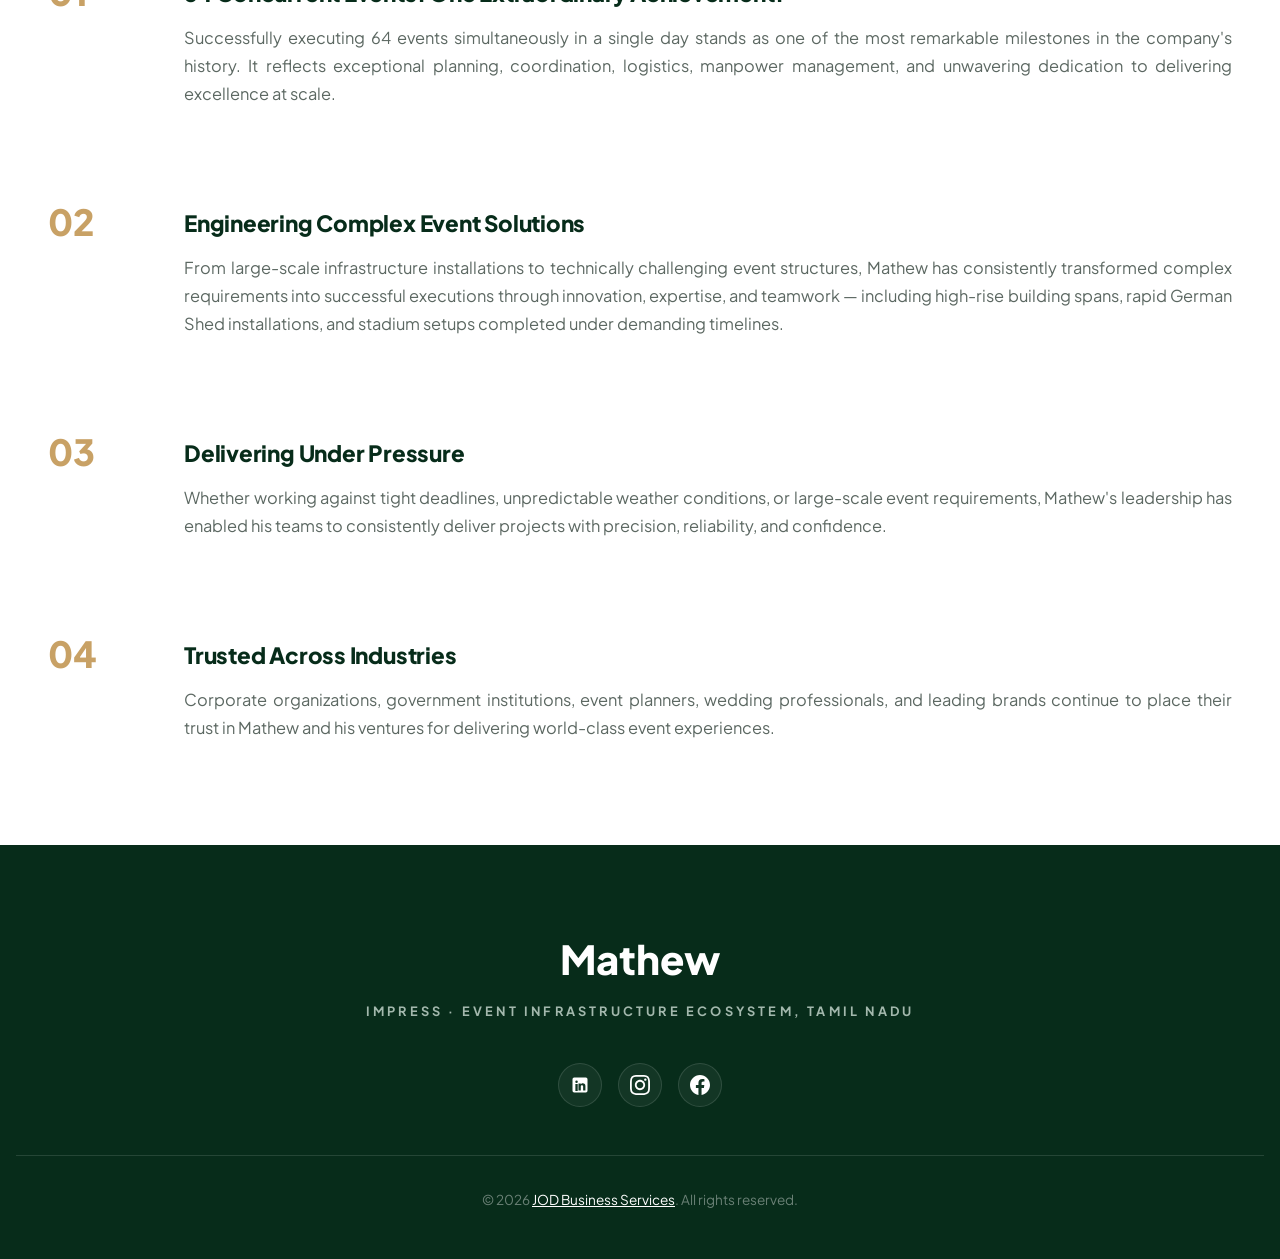
==== commit 64d7099d: "Add Sub-heading and hr line" ====
--- a/index.html
+++ b/index.html
@@ -15,14 +15,16 @@
   <!-- ==========================================================================
        1. HERO SECTION [Entrepreneur · Founder · Impress] (Dark Forest Green)
        ========================================================================== -->
-  <section class="hero-section" id="hero"> 
+  <section class="hero-section" id="hero">
     <div class="container">
       <div class="hero-grid">
 
         <!-- Hero Text Left -->
         <div class="hero-content">
           <span class="eyebrow eyebrow-dark">Entrepreneur · Founder · Impress</span>
-          <h1>Mathew</h1>
+          <h1>RM Mathew</h1>
+          <hr class="hero-hr">
+          <p class="hero-subtitle">Impress Managing Director, Impress Decor and Rental PVT Ltd</p>
 
           <div class="quote-text quote-dark">
             "First become worthy. Then aspire for greatness."
@@ -30,12 +32,12 @@
 
           <div class="hero-description">
             <p>
-              These words are more than a philosophy—they are the foundation of Mathew's entrepreneurial journey. 
-              Every venture built, every challenge overcome, and every milestone achieved reflects this belief.
-            </p>
-            <p>
-              From humble beginnings to building one of Tamil Nadu's trusted event infrastructure ecosystems, 
-              the journey is driven by purpose, perseverance, and a relentless pursuit of excellence.
+              These words are more than a philosophy—they are the foundation of Mathew's entrepreneurial journey. Every
+              venture built, every challenge overcome, and every milestone achieved reflects this belief.
+            </p>
+            <p>
+              From humble beginnings to building one of Tamil Nadu's trusted event infrastructure ecosystems, the
+              journey is driven by purpose, perseverance, and a relentless pursuit of excellence.
             </p>
           </div>
         </div>
@@ -174,7 +176,7 @@
               </button>
             </div>
           </div>
-        </div> 
+        </div>
 
       </div>
     </div>
@@ -306,4 +308,4 @@
   <script src="script.js"></script>
 </body>
 
-</html>                                    
+</html>
--- a/style.css
+++ b/style.css
@@ -184,6 +184,20 @@
   display: block;
 }
 
+.hero-hr {
+  border: 0;
+  height: 2px;
+  background-color: var(--accent-gold);
+  margin: 1rem 0;
+  width:32em;
+}
+
+.hero-subtitle {
+  font-size: 1.1rem;
+  color: var(--text-light);
+  margin-bottom: 1.5rem;
+  font-weight: 500;
+}
 /* ==========================================================================
    2. CONTINUOUS HORIZONTAL MARQUEE
    ========================================================================== */
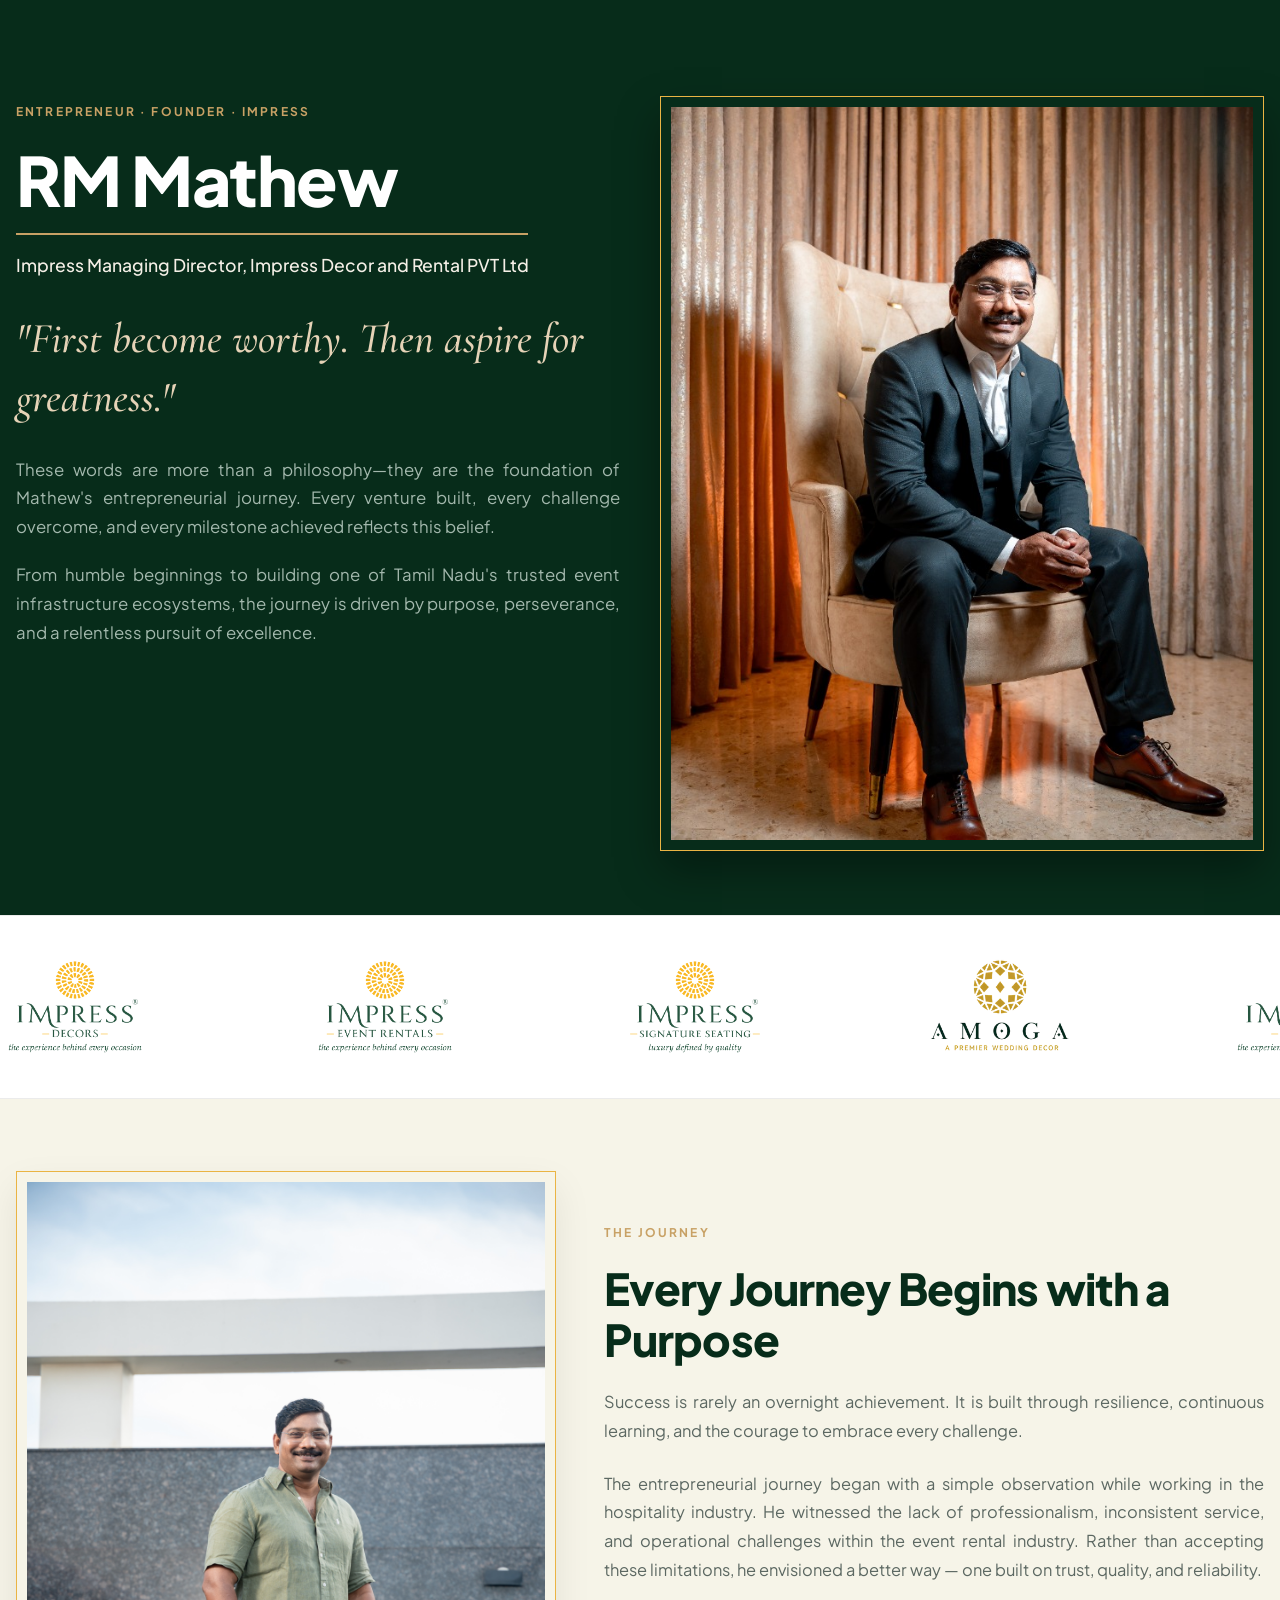
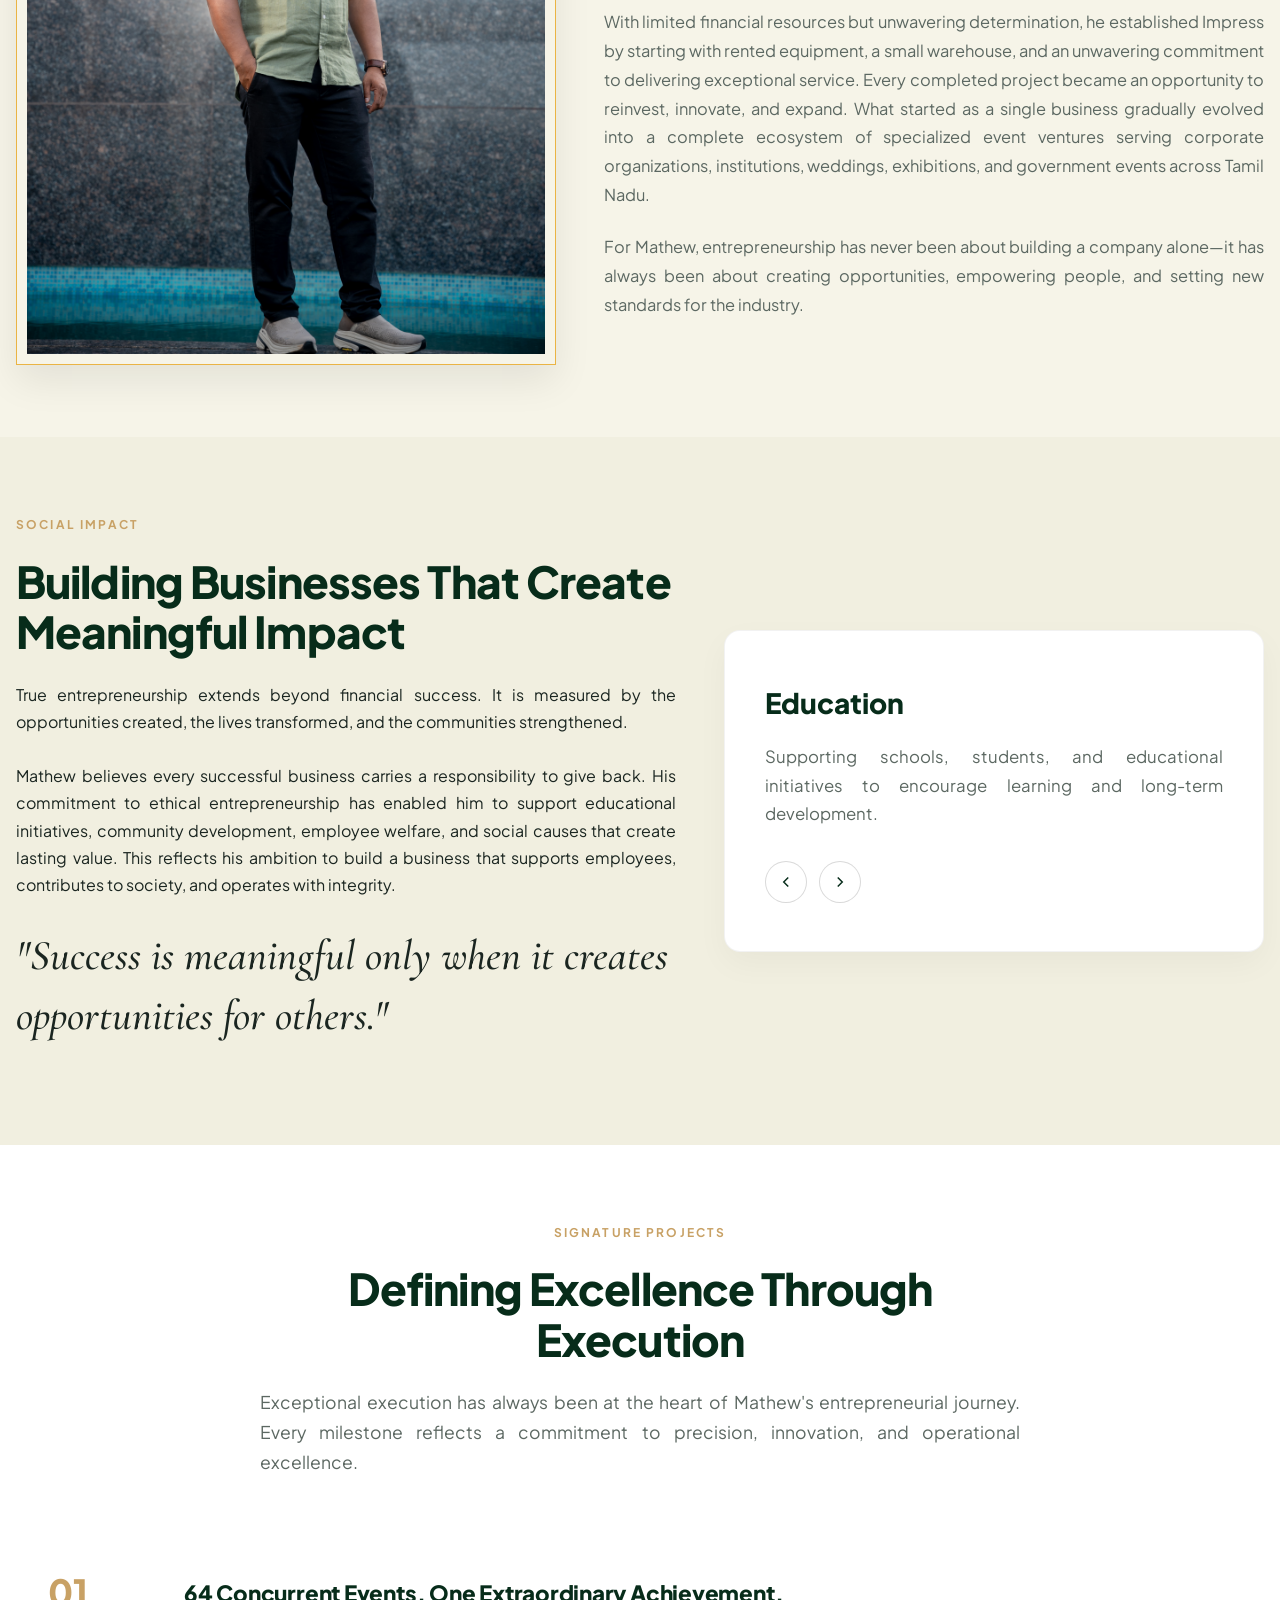
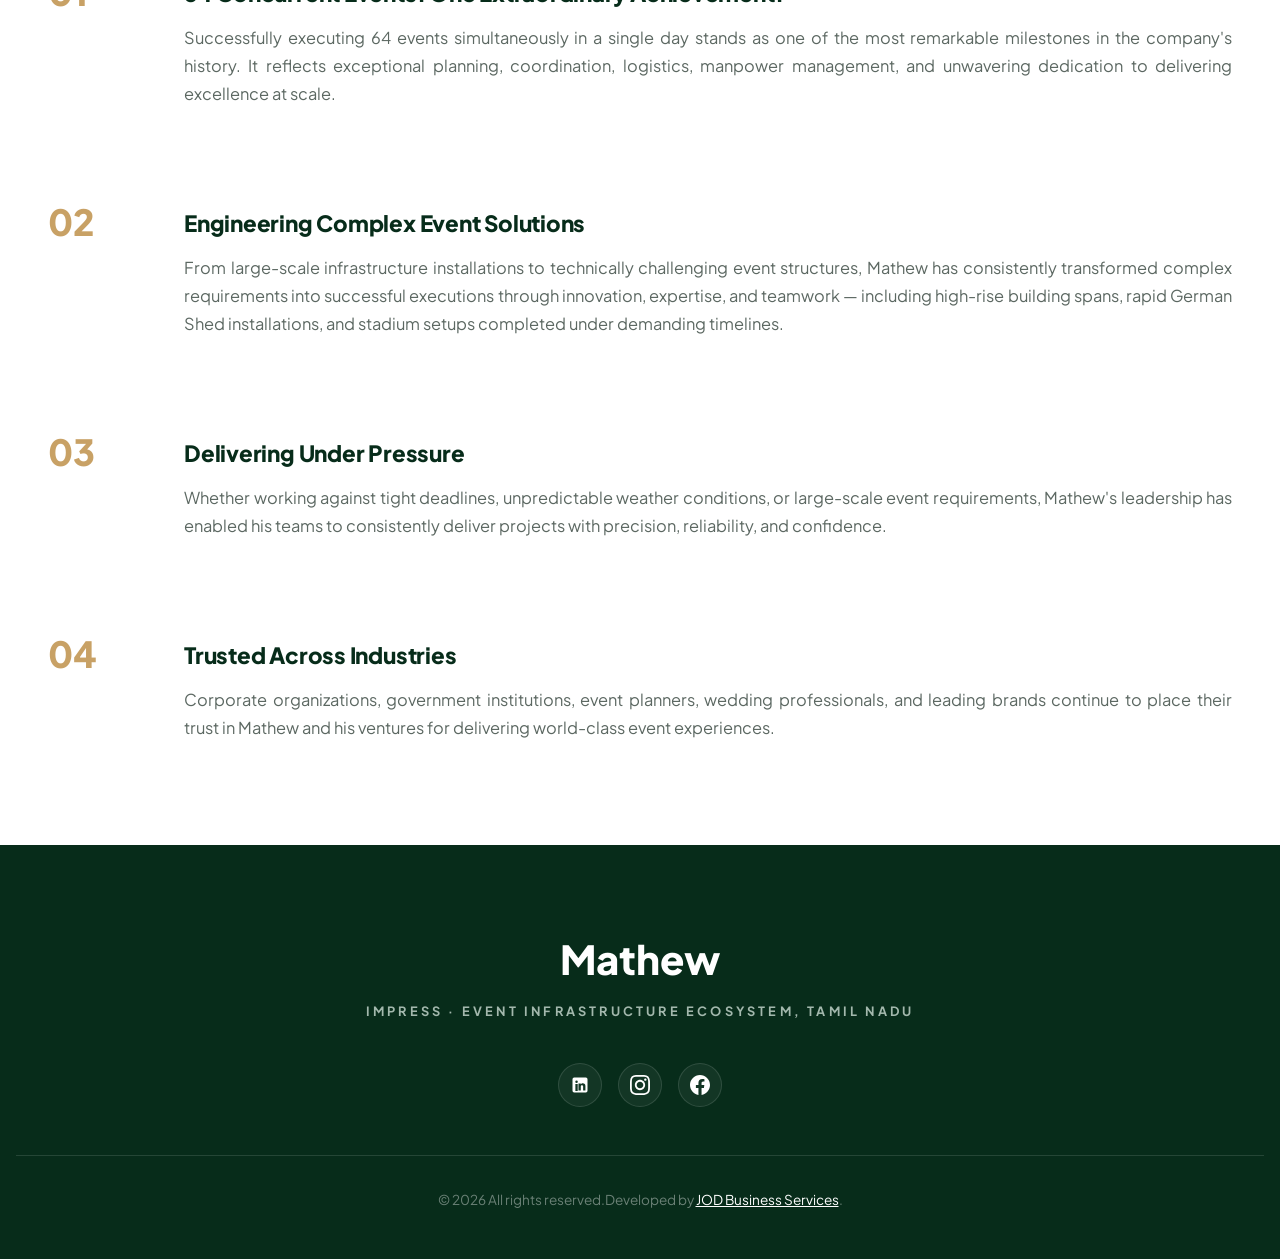
==== commit a6b7dc68: "Update copyright notice in footer" ====
--- a/index.html
+++ b/index.html
@@ -298,7 +298,7 @@
       </div>
 
       <div class="footer-copyright">
-        <p>© 2026 <a href="https://www.jodbs.com/" class="JOD-link">JOD Business Services</a>. All rights reserved.
+        <p>© 2026 All rights reserved.Developed by <a href="https://www.jodbs.com/" class="JOD-link">JOD Business Services</a>. 
         </p>
       </div>
 
@@ -308,4 +308,4 @@
   <script src="script.js"></script>
 </body>
 
-</html>+</html>
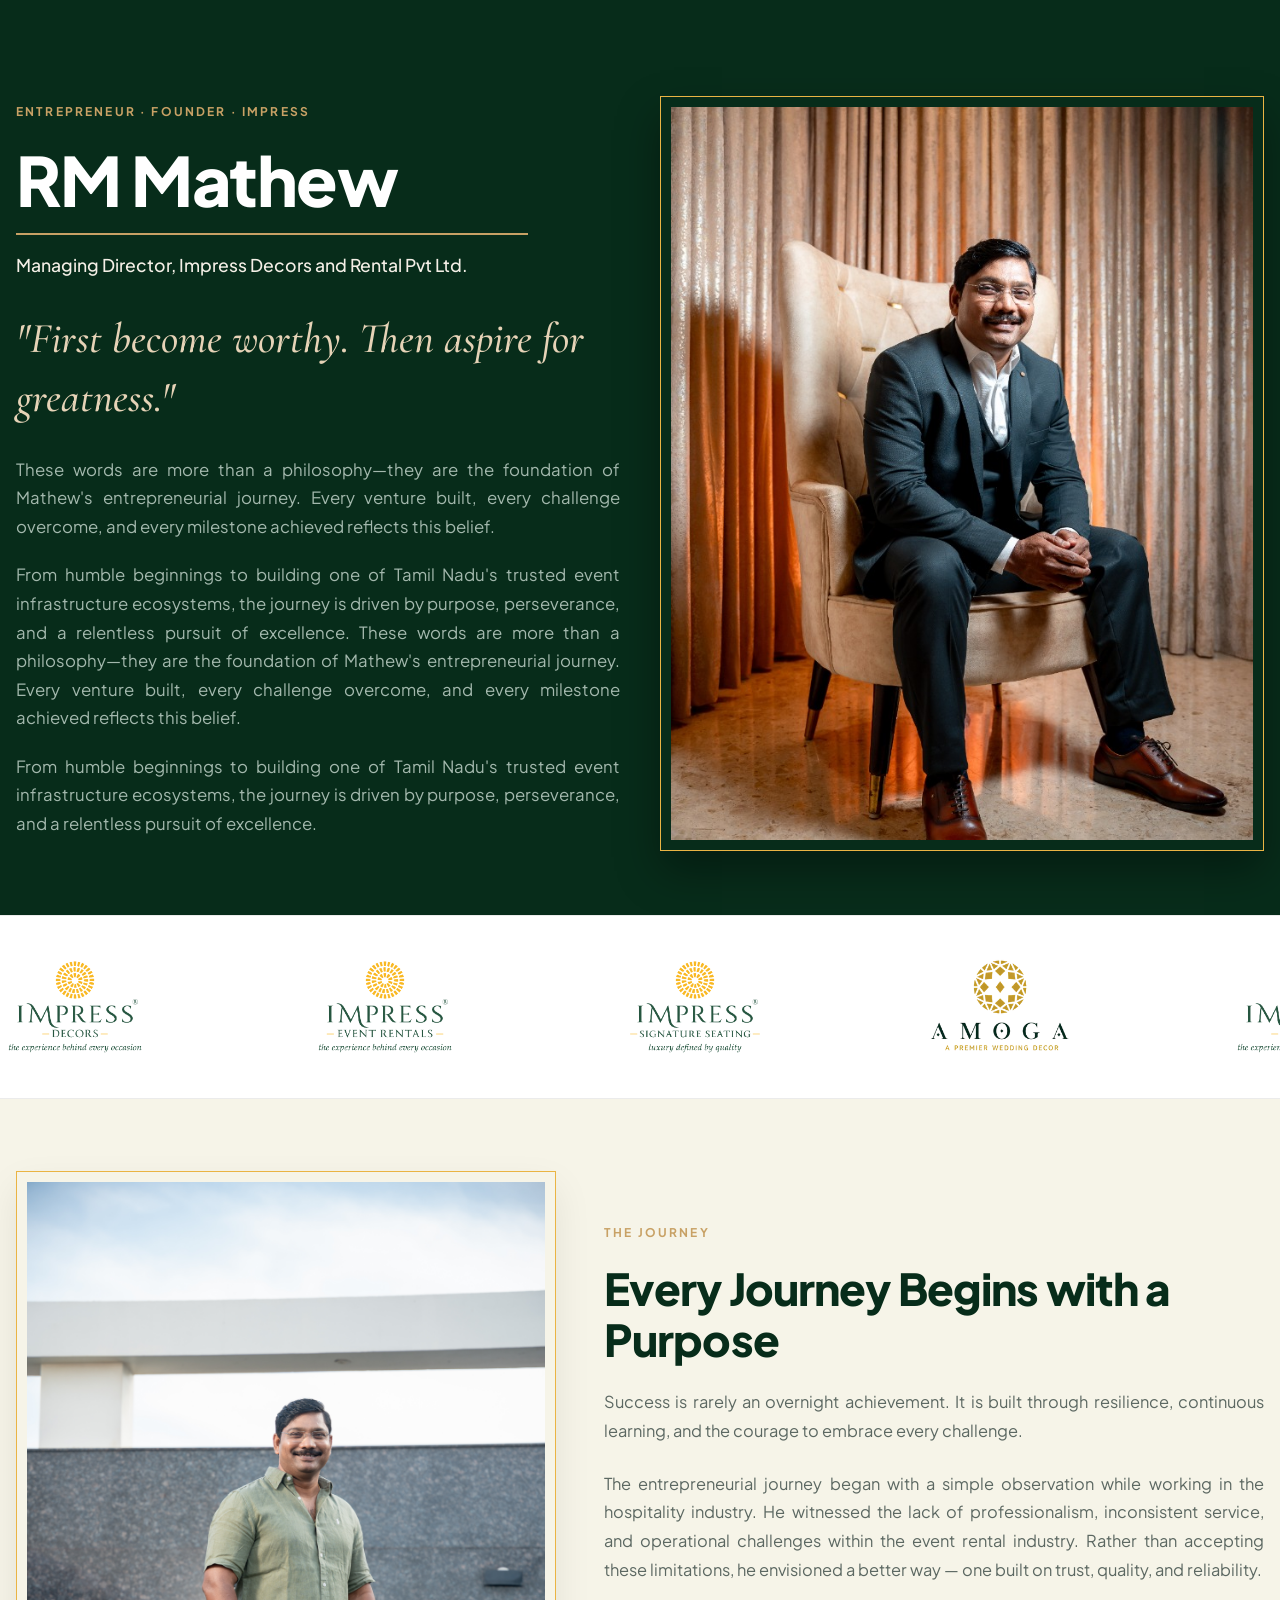
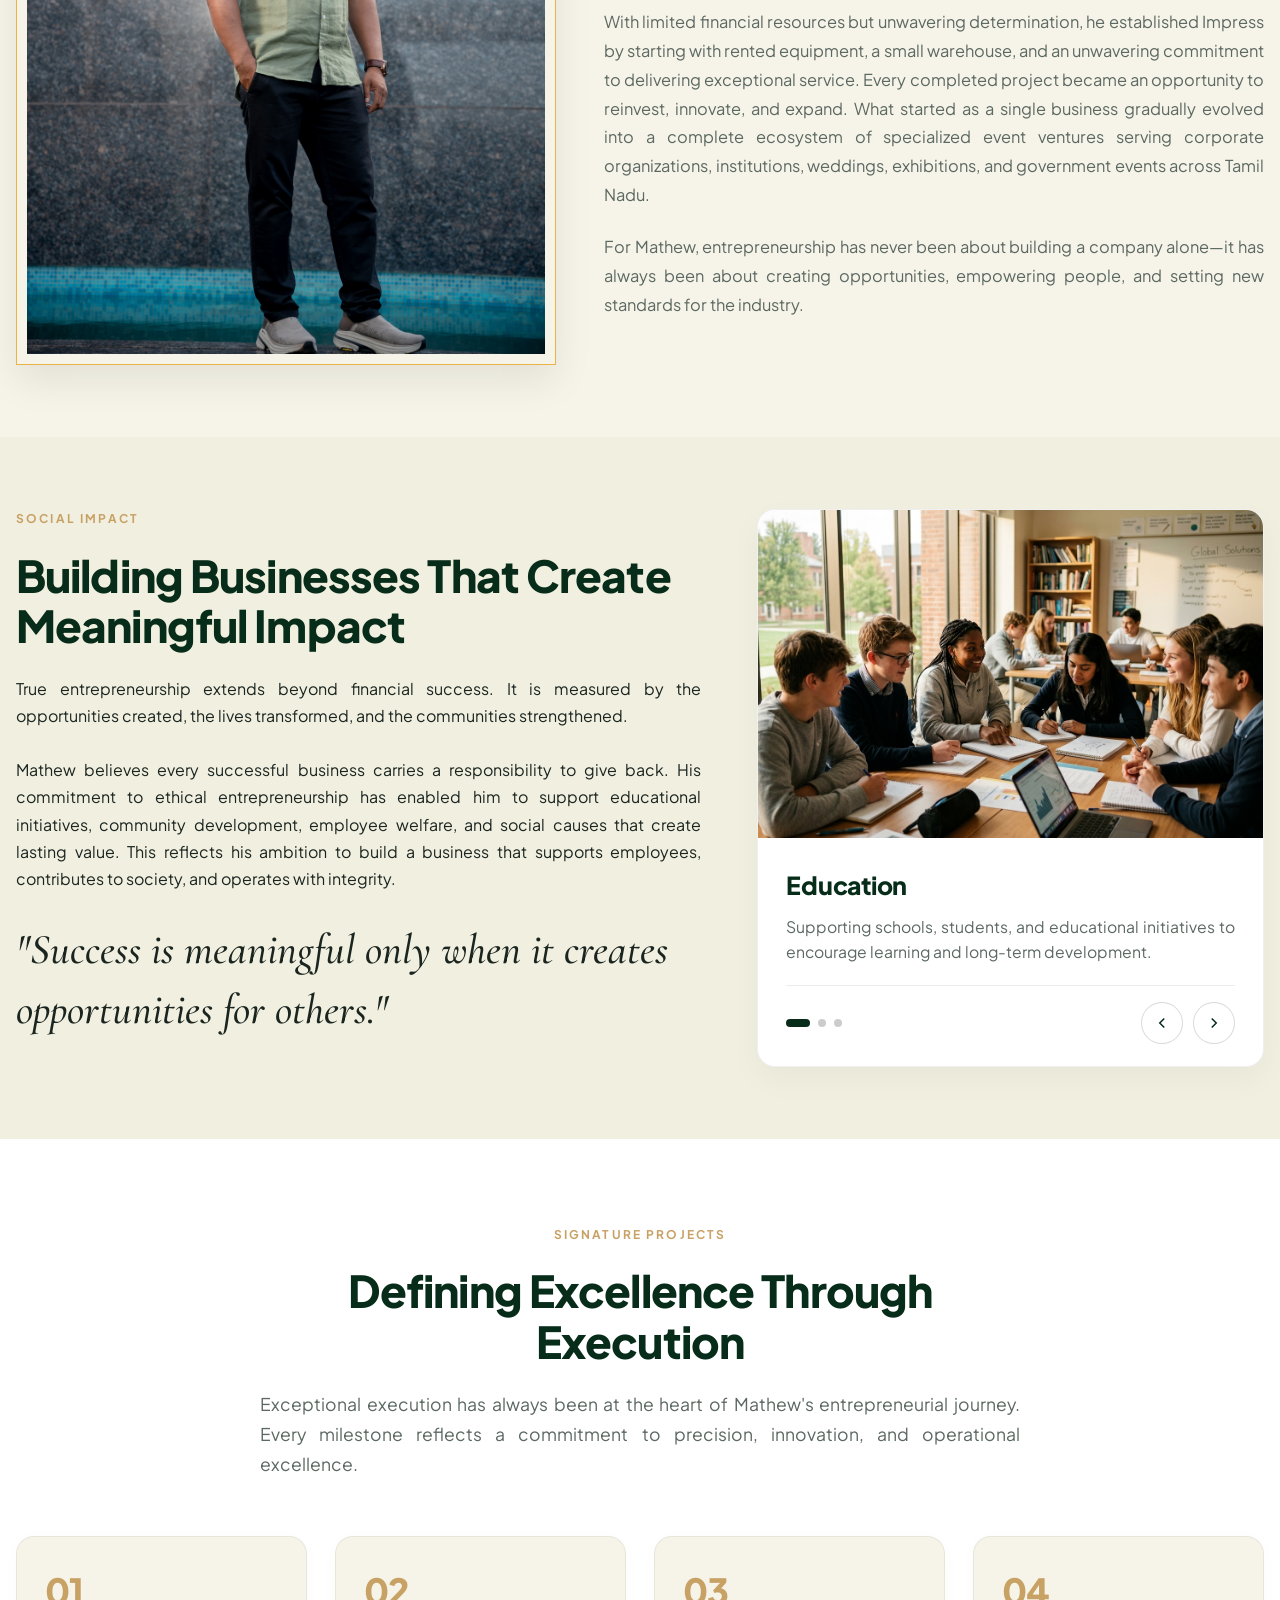
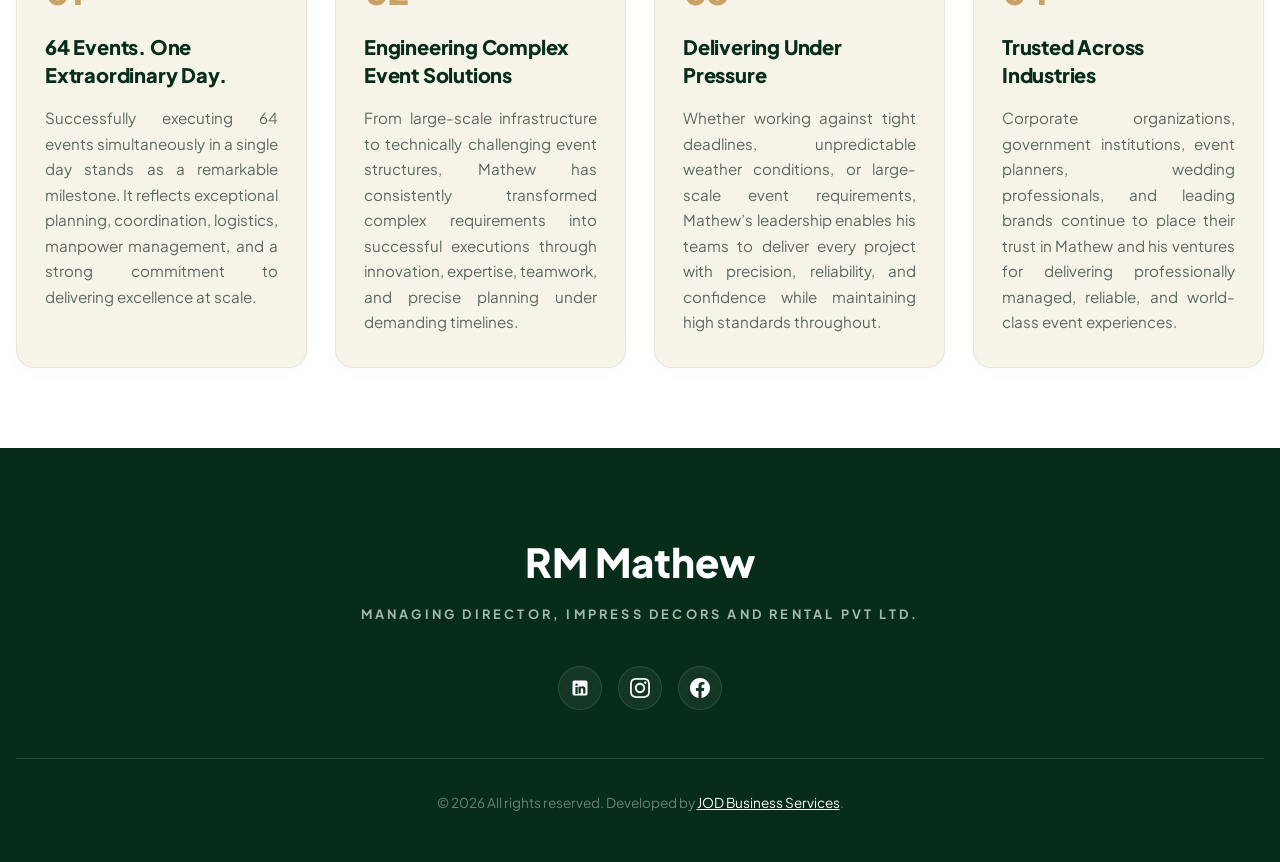
==== commit dd16e6b6: "Update Social Impact slider with images and redesign Signature Projects as 4-card grid" ====
--- a/index.html
+++ b/index.html
@@ -24,7 +24,7 @@
           <span class="eyebrow eyebrow-dark">Entrepreneur · Founder · Impress</span>
           <h1>RM Mathew</h1>
           <hr class="hero-hr">
-          <p class="hero-subtitle">Impress Managing Director, Impress Decor and Rental PVT Ltd</p>
+          <p class="hero-subtitle">Managing Director, Impress Decors and Rental Pvt Ltd.</p>
 
           <div class="quote-text quote-dark">
             "First become worthy. Then aspire for greatness."
@@ -38,6 +38,13 @@
             <p>
               From humble beginnings to building one of Tamil Nadu's trusted event infrastructure ecosystems, the
               journey is driven by purpose, perseverance, and a relentless pursuit of excellence.
+
+              These words are more than a philosophy—they are the foundation of Mathew's entrepreneurial journey.
+              Every venture built, every challenge overcome, and every milestone achieved reflects this belief.
+            </p>
+            <p>
+              From humble beginnings to building one of Tamil Nadu's trusted event infrastructure ecosystems,
+              the journey is driven by purpose, perseverance, and a relentless pursuit of excellence.
             </p>
           </div>
         </div>
@@ -156,24 +163,36 @@
         <!-- Right Interactive Card Slider -->
         <div class="impact-card-wrapper">
           <div class="impact-card-box">
-            <div class="impact-card-content" id="impact-card-display">
-              <h3 id="card-title">Education</h3>
-              <p id="card-desc">Supporting schools, students, and educational initiatives to encourage learning and
-                long-term development.
-              </p>
+            <div class="impact-card-img-container">
+              <img src="images/impact-education.jpg" alt="Education" id="card-image" class="impact-card-img">
             </div>
-
-            <div class="card-nav-controls">
-              <button class="nav-arrow-btn" onclick="navigateCard(-1)" aria-label="Previous card">
-                <svg viewBox="0 0 24 24">
-                  <path d="M15 18l-6-6 6-6" />
-                </svg>
-              </button>
-              <button class="nav-arrow-btn" onclick="navigateCard(1)" aria-label="Next card">
-                <svg viewBox="0 0 24 24">
-                  <path d="M9 18l6-6-6-6" />
-                </svg>
-              </button>
+            <div class="impact-card-body">
+              <div class="impact-card-content" id="impact-card-display">
+                <h3 id="card-title">Education</h3>
+                <p id="card-desc">Supporting schools, students, and educational initiatives to encourage learning and
+                  long-term development.
+                </p>
+              </div>
+
+              <div class="card-nav-controls">
+                <div class="card-dots" id="card-dots">
+                  <span class="card-dot active" onclick="goToCard(0)" aria-label="Slide 1"></span>
+                  <span class="card-dot" onclick="goToCard(1)" aria-label="Slide 2"></span>
+                  <span class="card-dot" onclick="goToCard(2)" aria-label="Slide 3"></span>
+                </div>
+                <div class="card-nav-btns">
+                  <button class="nav-arrow-btn" onclick="navigateCard(-1)" aria-label="Previous card">
+                    <svg viewBox="0 0 24 24">
+                      <path d="M15 18l-6-6 6-6" />
+                    </svg>
+                  </button>
+                  <button class="nav-arrow-btn" onclick="navigateCard(1)" aria-label="Next card">
+                    <svg viewBox="0 0 24 24">
+                      <path d="M9 18l6-6-6-6" />
+                    </svg>
+                  </button>
+                </div>
+              </div>
             </div>
           </div>
         </div>
@@ -197,66 +216,65 @@
         </p>
       </div>
 
-      <div class="highlights-list">
-
-        <!-- Highlight 01 -->
-        <div class="highlight-section">
-          <div class="highlight-item">
-            <div class="highlight-number">01</div>
-            <div class="highlight-content">
-              <h3>64 Concurrent Events. One Extraordinary Achievement.</h3>
-              <p>
-                Successfully executing 64 events simultaneously in a single day stands as one of the most remarkable
-                milestones in the company's history. It reflects exceptional planning, coordination, logistics, manpower
-                management, and unwavering dedication to delivering excellence at scale.
-              </p>
-            </div>
-          </div>
-        </div>
-
-        <!-- Highlight 02 -->
-        <div class="highlight-section">
-          <div class="highlight-item">
-            <div class="highlight-number">02</div>
-            <div class="highlight-content">
-              <h3>Engineering Complex Event Solutions</h3>
-              <p>
-                From large-scale infrastructure installations to technically challenging event structures, Mathew has
-                consistently transformed complex requirements into successful executions through innovation, expertise,
-                and teamwork — including high-rise building spans, rapid German Shed installations, and stadium setups
-                completed under demanding timelines.
-              </p>
-            </div>
-          </div>
-        </div>
-
-        <!-- Highlight 03 -->
-        <div class="highlight-section">
-          <div class="highlight-item">
-            <div class="highlight-number">03</div>
-            <div class="highlight-content">
-              <h3>Delivering Under Pressure</h3>
-              <p>
-                Whether working against tight deadlines, unpredictable weather conditions, or large-scale event
-                requirements, Mathew's leadership has enabled his teams to consistently deliver projects with precision,
-                reliability, and confidence.
-              </p>
-            </div>
-          </div>
-        </div>
-
-        <!-- Highlight 04 -->
-        <div class="highlight-section">
-          <div class="highlight-item">
-            <div class="highlight-number">04</div>
-            <div class="highlight-content">
-              <h3>Trusted Across Industries</h3>
-              <p>
-                Corporate organizations, government institutions, event planners, wedding professionals, and leading
-                brands continue to place their trust in Mathew and his ventures for delivering world-class event
-                experiences.
-              </p>
-            </div>
+      <div class="highlights-grid">
+
+        <!-- Card 01 -->
+        <div class="highlight-card">
+          <div class="highlight-card-header">
+            <span class="highlight-number">01</span>
+          </div>
+          <div class="highlight-content">
+            <h3>64 Events. One Extraordinary Day.</h3>
+            <p>
+              Successfully executing 64 events simultaneously in a single day stands as a remarkable milestone. It
+              reflects exceptional planning, coordination, logistics, manpower management, and a strong commitment to
+              delivering excellence at scale.
+            </p>
+          </div>
+        </div>
+
+        <!-- Card 02 -->
+        <div class="highlight-card">
+          <div class="highlight-card-header">
+            <span class="highlight-number">02</span>
+          </div>
+          <div class="highlight-content">
+            <h3>Engineering Complex Event Solutions</h3>
+            <p>
+              From large-scale infrastructure to technically challenging event structures, Mathew has consistently
+              transformed complex requirements into successful executions through innovation, expertise, teamwork, and
+              precise planning under demanding timelines.
+            </p>
+          </div>
+        </div>
+
+        <!-- Card 03 -->
+        <div class="highlight-card">
+          <div class="highlight-card-header">
+            <span class="highlight-number">03</span>
+          </div>
+          <div class="highlight-content">
+            <h3>Delivering Under <br>Pressure</h3>
+            <p>
+              Whether working against tight deadlines, unpredictable weather conditions, or large-scale event
+              requirements, Mathew’s leadership enables his teams to deliver every project with precision, reliability,
+              and confidence while maintaining high standards throughout.
+            </p>
+          </div>
+        </div>
+
+        <!-- Card 04 -->
+        <div class="highlight-card">
+          <div class="highlight-card-header">
+            <span class="highlight-number">04</span>
+          </div>
+          <div class="highlight-content">
+            <h3>Trusted Across <br>Industries</h3>
+            <p>
+              Corporate organizations, government institutions, event planners, wedding professionals, and leading
+              brands continue to place their trust in Mathew and his ventures for delivering professionally managed,
+              reliable, and world-class event experiences.
+            </p>
           </div>
         </div>
 
@@ -272,8 +290,8 @@
     <div class="container">
 
       <div class="footer-brand">
-        <h2>Mathew</h2>
-        <p>Impress · Event infrastructure ecosystem, Tamil Nadu</p>
+        <h2>RM Mathew</h2>
+        <p>Managing Director, Impress Decors and Rental Pvt Ltd.</p>
       </div>
 
       <div class="social-links">
@@ -298,9 +316,11 @@
       </div>
 
       <div class="footer-copyright">
-        <p>© 2026 All rights reserved.Developed by <a href="https://www.jodbs.com/" class="JOD-link">JOD Business Services</a>. 
+        <p>© 2026 All rights reserved. Developed by <a href="https://www.jodbs.com/" class="JOD-link">JOD Business
+            Services</a>.
         </p>
       </div>
+
 
     </div>
   </footer>
@@ -308,4 +328,4 @@
   <script src="script.js"></script>
 </body>
 
-</html>
+</html>
--- a/style.css
+++ b/style.css
@@ -328,42 +328,122 @@
 
 .impact-grid {
   display: grid;
-  grid-template-columns: 1.1fr 0.9fr;
-  gap: 3rem;
-  align-items: center;
+  grid-template-columns: 1.15fr 0.85fr;
+  gap: 3.5rem;
+  align-items: stretch;
+}
+
+.impact-content {
+  display: flex;
+  flex-direction: column;
+  justify-content: space-between;
 }
 
 /* Interactive Card Carousel */
+.impact-card-wrapper {
+  display: flex;
+  width: 100%;
+  height: 100%;
+}
+
 .impact-card-box {
   background: var(--bg-white);
-  border-radius: 16px;
-  padding: 3rem 2.5rem;
+  border-radius: 18px;
   box-shadow: var(--shadow-card);
-  border: 1px solid rgba(0, 0, 0, 0.05);
+  border: 1px solid rgba(0, 0, 0, 0.06);
   position: relative;
+  display: flex;
+  flex-direction: column;
+  width: 100%;
+  height: 100%;
+  overflow: hidden;
+  transition: transform var(--transition-smooth), box-shadow var(--transition-smooth);
+}
+
+.impact-card-box:hover {
+  transform: translateY(-4px);
+  box-shadow: 0 24px 50px rgba(0, 0, 0, 0.12);
+}
+
+.impact-card-img-container {
+  position: relative;
+  width: 100%;
+  flex: 1 1 0%;
   min-height: 280px;
+  overflow: hidden;
+  background-color: #eee8dc;
+}
+
+.impact-card-img {
+  width: 100%;
+  height: 100%;
+  object-fit: cover;
+  display: block;
+  transition: opacity 0.3s ease, transform 0.4s ease;
+}
+
+.impact-card-body {
+  padding: 1.6rem 1.75rem 1.4rem 1.75rem;
   display: flex;
   flex-direction: column;
-  justify-content: space-between;
+  flex: 0 0 auto;
+}
+
+.impact-card-content {
+  transition: opacity 0.25s ease, transform 0.25s ease;
 }
 
 .impact-card-content h3 {
-  font-size: 1.75rem;
+  font-size: 1.55rem;
   font-weight: 800;
   color: var(--bg-dark);
-  margin-bottom: 1rem;
+  margin-bottom: 0.5rem;
+  letter-spacing: -0.01em;
 }
 
 .impact-card-content p {
   color: var(--text-muted);
-  font-size: 1.05rem;
-  line-height: 1.7;
+  font-size: 0.985rem;
+  line-height: 1.6;
 }
 
 .card-nav-controls {
   display: flex;
-  gap: 0.75rem;
-  margin-top: 2rem;
+  align-items: center;
+  justify-content: space-between;
+  margin-top: 1.25rem;
+  padding-top: 1rem;
+  border-top: 1px solid rgba(0, 0, 0, 0.07);
+}
+
+.card-dots {
+  display: flex;
+  gap: 8px;
+  align-items: center;
+}
+
+.card-dot {
+  width: 8px;
+  height: 8px;
+  border-radius: 50%;
+  background: rgba(0, 0, 0, 0.2);
+  transition: all 0.3s cubic-bezier(0.4, 0, 0.2, 1);
+  cursor: pointer;
+}
+
+.card-dot:hover {
+  background: rgba(0, 0, 0, 0.45);
+}
+
+.card-dot.active {
+  width: 24px;
+  border-radius: 6px;
+  background: var(--bg-dark);
+}
+
+.card-nav-btns {
+  display: flex;
+  gap: 0.6rem;
 }
 
 .nav-arrow-btn {
@@ -399,13 +479,13 @@
    ========================================================================== */
 .highlights-section {
   background-color: var(--bg-white);
-  padding: 4.5rem 0;
+  padding: 5rem 0;
 }
 
 .highlights-header {
   text-align: center;
   max-width: 760px;
-  margin: 0 auto 4rem auto;
+  margin: 0 auto 3.5rem auto;
 }
 
 .highlights-header p {
@@ -413,24 +493,59 @@
   font-size: 1.1rem;
 }
 
-.highlights-list {
+.highlights-grid {
+  display: grid;
+  grid-template-columns: repeat(4, 1fr);
+  gap: 1.75rem;
+  align-items: stretch;
+}
+
+.highlight-card {
+  background: var(--bg-cream);
+  border-radius: 18px;
+  padding: 2.25rem 1.75rem 2rem 1.75rem;
+  border: 1px solid rgba(0, 0, 0, 0.06);
+  box-shadow: 0 4px 20px rgba(0, 0, 0, 0.02);
   display: flex;
   flex-direction: column;
-  gap: 2rem;
-}
-
-.highlight-item {
-  display: grid;
-  grid-template-columns: 80px 1fr;
-  gap: 3.5rem;
-  align-items: flex-start;
-  padding-bottom: 3.5rem;
-  border-bottom: 1px solid var(--border-light);
-}
-
-.highlight-item:last-child {
-  border-bottom: none;
-  padding-bottom: 0;
+  height: 100%;
+  position: relative;
+  overflow: hidden;
+  transition: transform 0.35s cubic-bezier(0.16, 1, 0.3, 1), 
+              box-shadow 0.35s cubic-bezier(0.16, 1, 0.3, 1), 
+              border-color 0.35s ease,
+              background-color 0.35s ease;
+}
+
+.highlight-card::before {
+  content: '';
+  position: absolute;
+  top: 0;
+  left: 0;
+  right: 0;
+  height: 4px;
+  background: linear-gradient(90deg, var(--accent-gold), var(--accent-gold-light));
+  transform: scaleX(0);
+  transform-origin: left;
+  transition: transform 0.35s cubic-bezier(0.16, 1, 0.3, 1);
+}
+
+.highlight-card:hover {
+  transform: translateY(-8px);
+  background-color: #ffffff;
+  box-shadow: 0 20px 45px rgba(7, 44, 26, 0.08);
+  border-color: rgba(200, 161, 101, 0.4);
+}
+
+.highlight-card:hover::before {
+  transform: scaleX(1);
+}
+
+.highlight-card-header {
+  margin-bottom: 1.5rem;
+  display: flex;
+  align-items: center;
+  justify-content: flex-start;
 }
 
 .highlight-number {
@@ -438,33 +553,36 @@
   font-weight: 800;
   color: var(--accent-gold);
   line-height: 1;
+  letter-spacing: -0.02em;
+  display: inline-block;
+  transition: transform 0.3s ease, color 0.3s ease;
+}
+
+.highlight-card:hover .highlight-number {
+  transform: scale(1.08);
+  color: var(--bg-dark);
+}
+
+.highlight-content {
+  display: flex;
+  flex-direction: column;
+  flex: 1;
 }
 
 .highlight-content h3 {
-  font-size: 1.4rem;
+  font-size: 1.25rem;
   font-weight: 800;
   color: var(--bg-dark);
-  margin-bottom: 0.75rem;
+  margin-bottom: 1rem;
+  line-height: 1.4;
   letter-spacing: -0.01em;
 }
 
 .highlight-content p {
   color: var(--text-muted);
-  font-size: 1.025rem;
-  line-height: 1.7;
-}
-
-.highlight-section {
-  padding: 2rem;
-  border-radius: 12px;
-  transition: var(--transition-smooth);
-}
-
-.highlight-section:hover {
-  background-color: var(--bg-cream);
-  box-shadow: var(--shadow-card);
-  transform: scale(1.02);
-  transition:transform 0.3s ease;
+  font-size: 0.95rem;
+  line-height: 1.68;
+  flex: 1;
 }
 
 /* ==========================================================================
@@ -566,6 +684,11 @@
   .section-title {
     font-size: 2.45rem;
   }
+
+  .highlights-grid {
+    grid-template-columns: repeat(2, 1fr);
+    gap: 1.5rem;
+  }
 }
 
 @media (max-width: 991px) {
@@ -576,16 +699,17 @@
     gap: 2.5rem;
   }
 
+  .impact-card-img-container {
+    height: 250px;
+    flex: none;
+  }
+
   .hero-content h1 {
     font-size: 3rem;
   }
 
   .section-title {
     font-size: 2.2rem;
-  }
-
-  .highlight-item {
-    gap: 2rem;
   }
 }
 
@@ -606,15 +730,17 @@
     font-size: 2.1rem;
   }
 
-  .highlight-item {
+  .highlights-grid {
     grid-template-columns: 1fr;
-    gap: 0.75rem;
-    padding-bottom: 2rem;
-  }
-
-  .impact-card-box {
-    padding: 2rem 1.5rem;
-    min-height: auto;
+    gap: 1.25rem;
+  }
+
+  .highlight-card {
+    padding: 1.75rem 1.5rem;
+  }
+
+  .impact-card-body {
+    padding: 1.75rem 1.5rem 1.5rem 1.5rem;
   }
 }
 
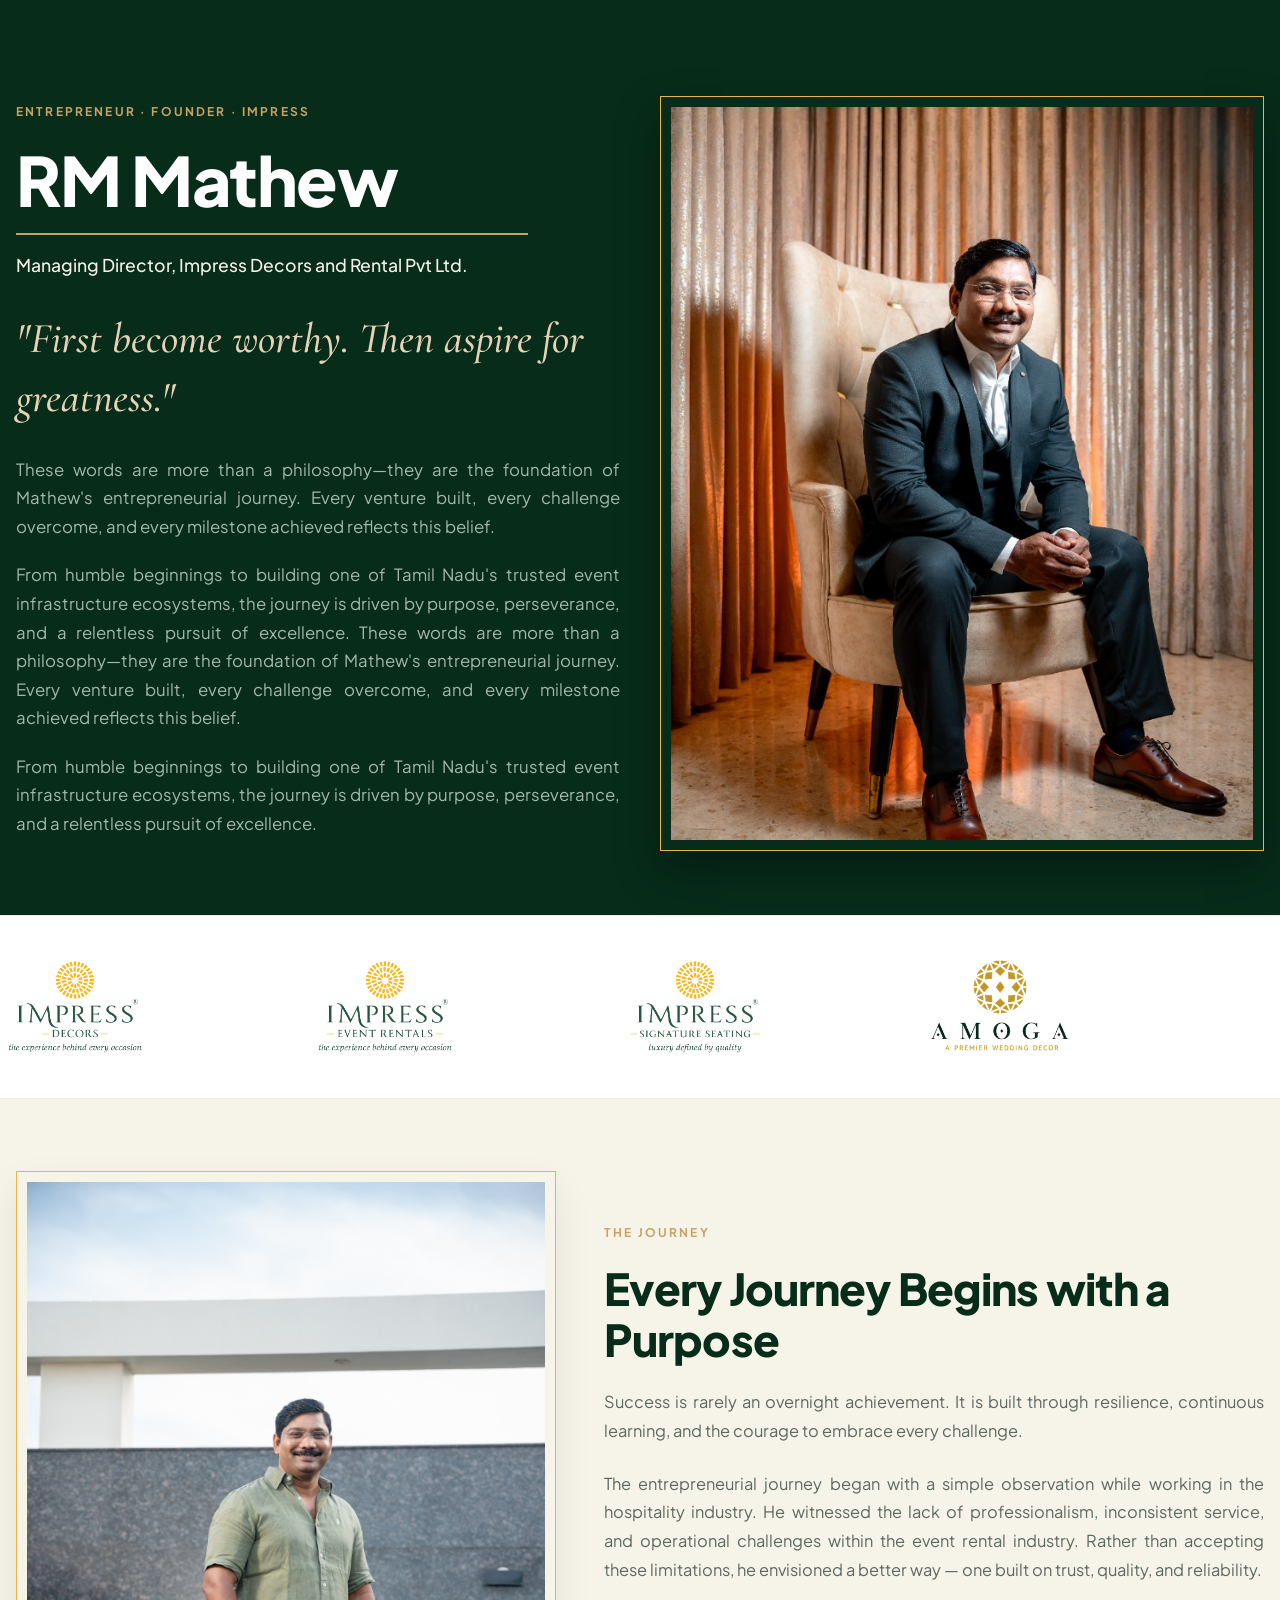
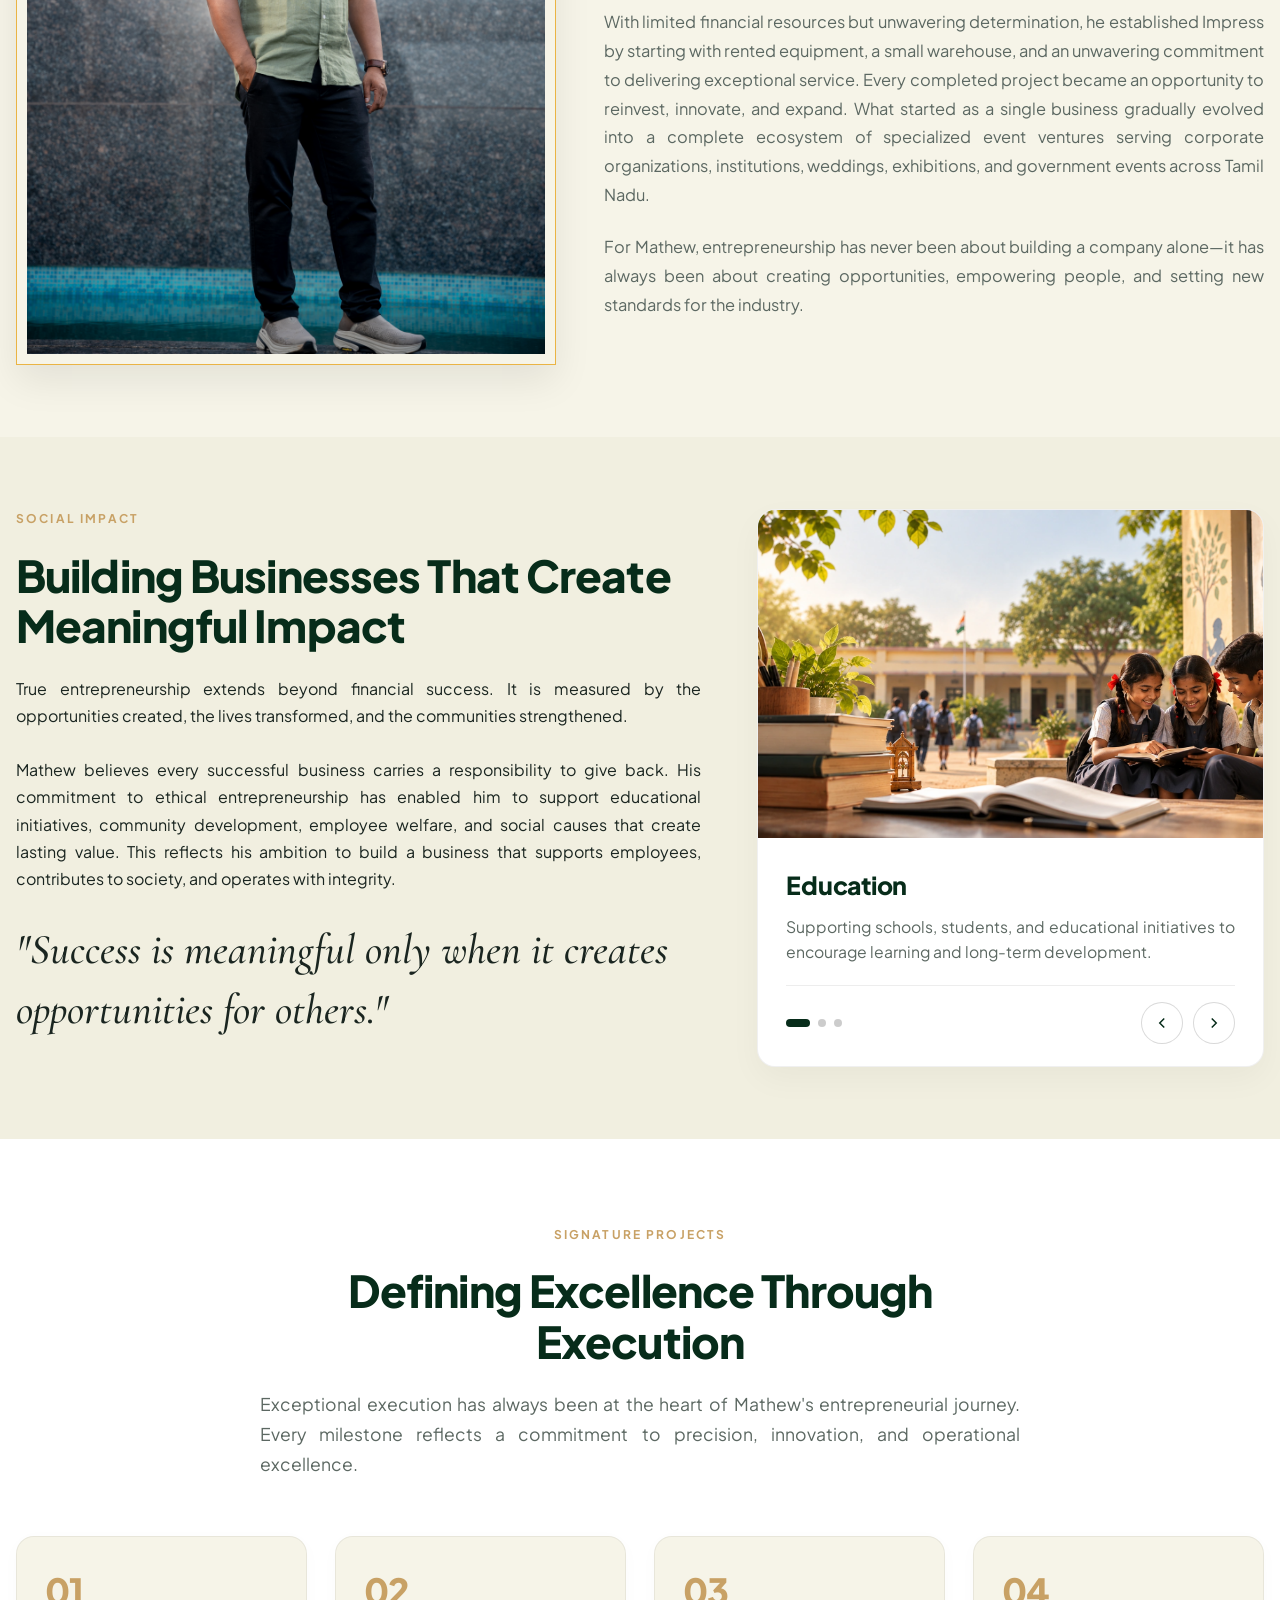
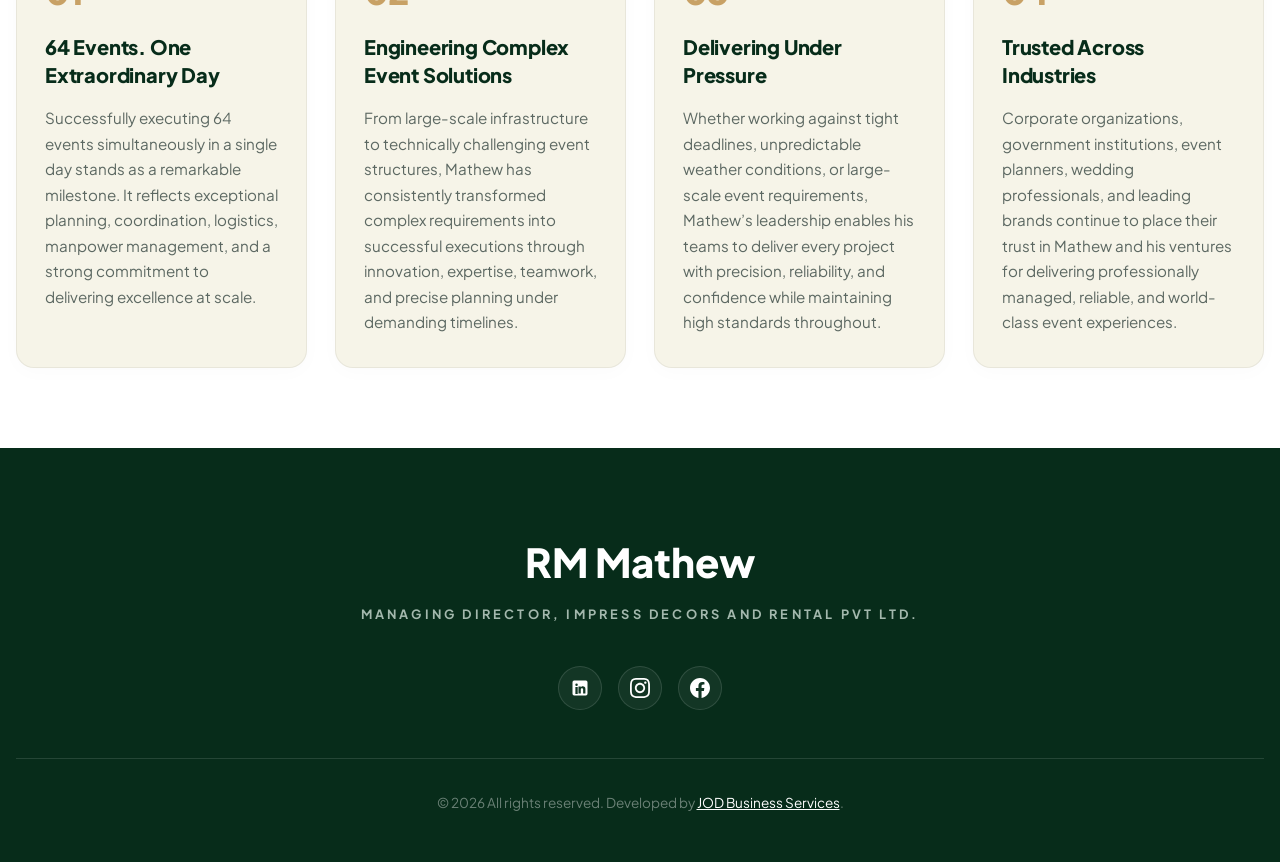
==== commit 7f9fd9a9: "Update impact section images to webp format, refine typography and text alignment" ====
--- a/index.html
+++ b/index.html
@@ -164,7 +164,7 @@
         <div class="impact-card-wrapper">
           <div class="impact-card-box">
             <div class="impact-card-img-container">
-              <img src="images/impact-education.jpg" alt="Education" id="card-image" class="impact-card-img">
+              <img src="images/indian_education_community.webp" alt="Education" id="card-image" class="impact-card-img">
             </div>
             <div class="impact-card-body">
               <div class="impact-card-content" id="impact-card-display">
@@ -224,7 +224,7 @@
             <span class="highlight-number">01</span>
           </div>
           <div class="highlight-content">
-            <h3>64 Events. One Extraordinary Day.</h3>
+            <h3>64 Events. One Extraordinary Day</h3>
             <p>
               Successfully executing 64 events simultaneously in a single day stands as a remarkable milestone. It
               reflects exceptional planning, coordination, logistics, manpower management, and a strong commitment to
@@ -328,4 +328,4 @@
   <script src="script.js"></script>
 </body>
 
-</html>+</html>
--- a/style.css
+++ b/style.css
@@ -583,6 +583,7 @@
   font-size: 0.95rem;
   line-height: 1.68;
   flex: 1;
+  text-align: left;
 }
 
 /* ==========================================================================
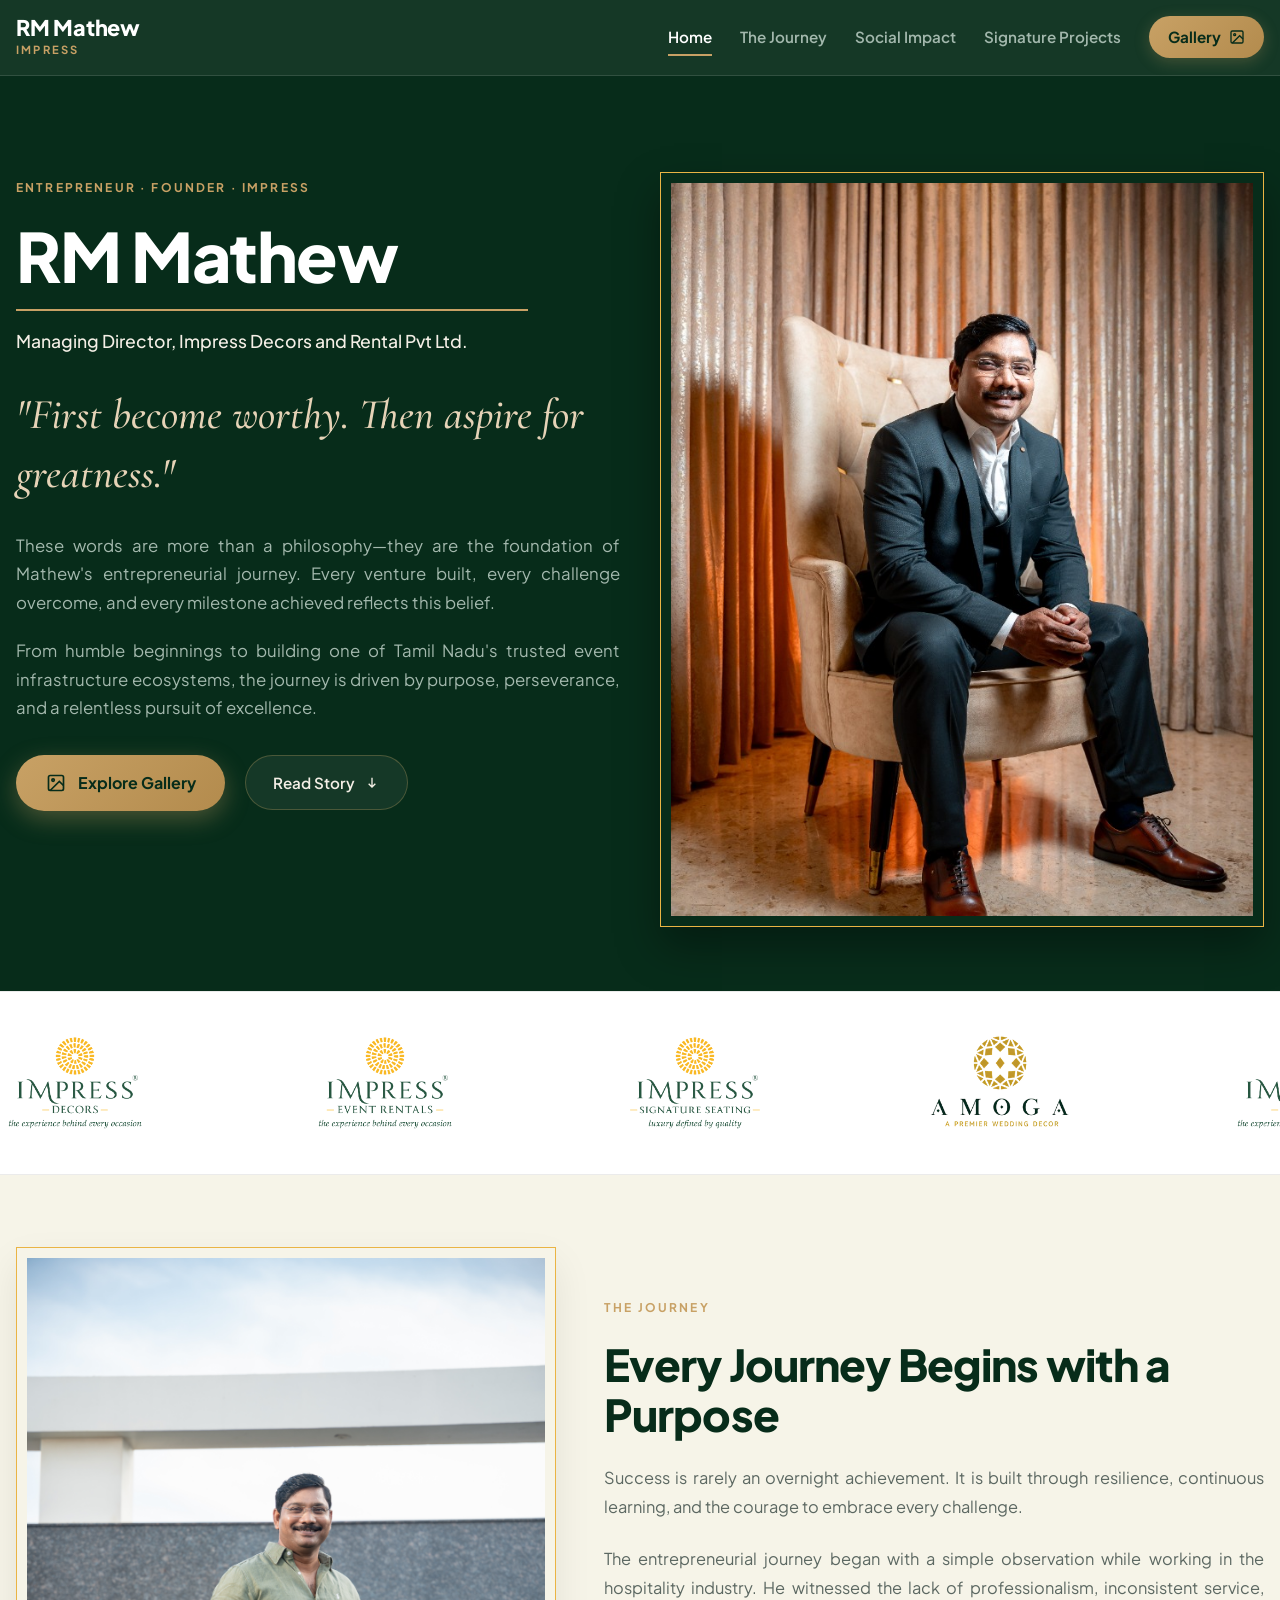
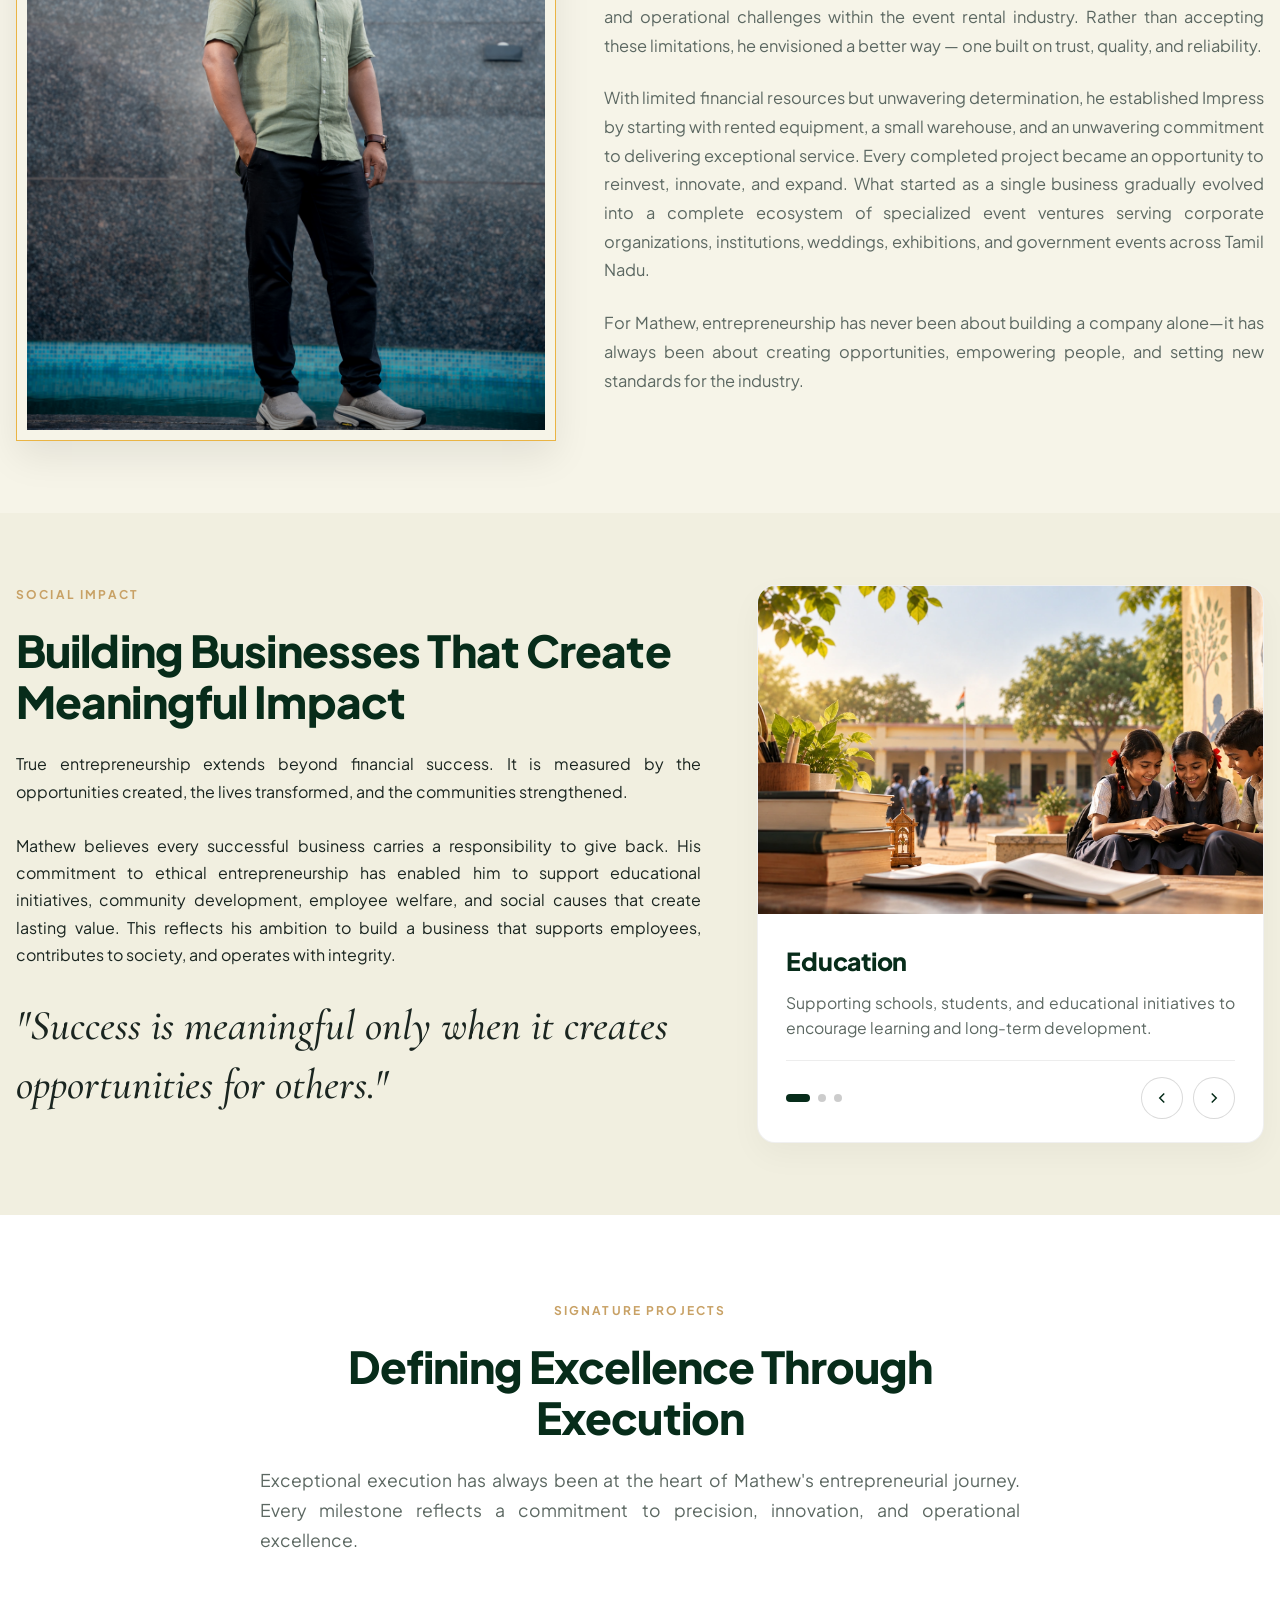
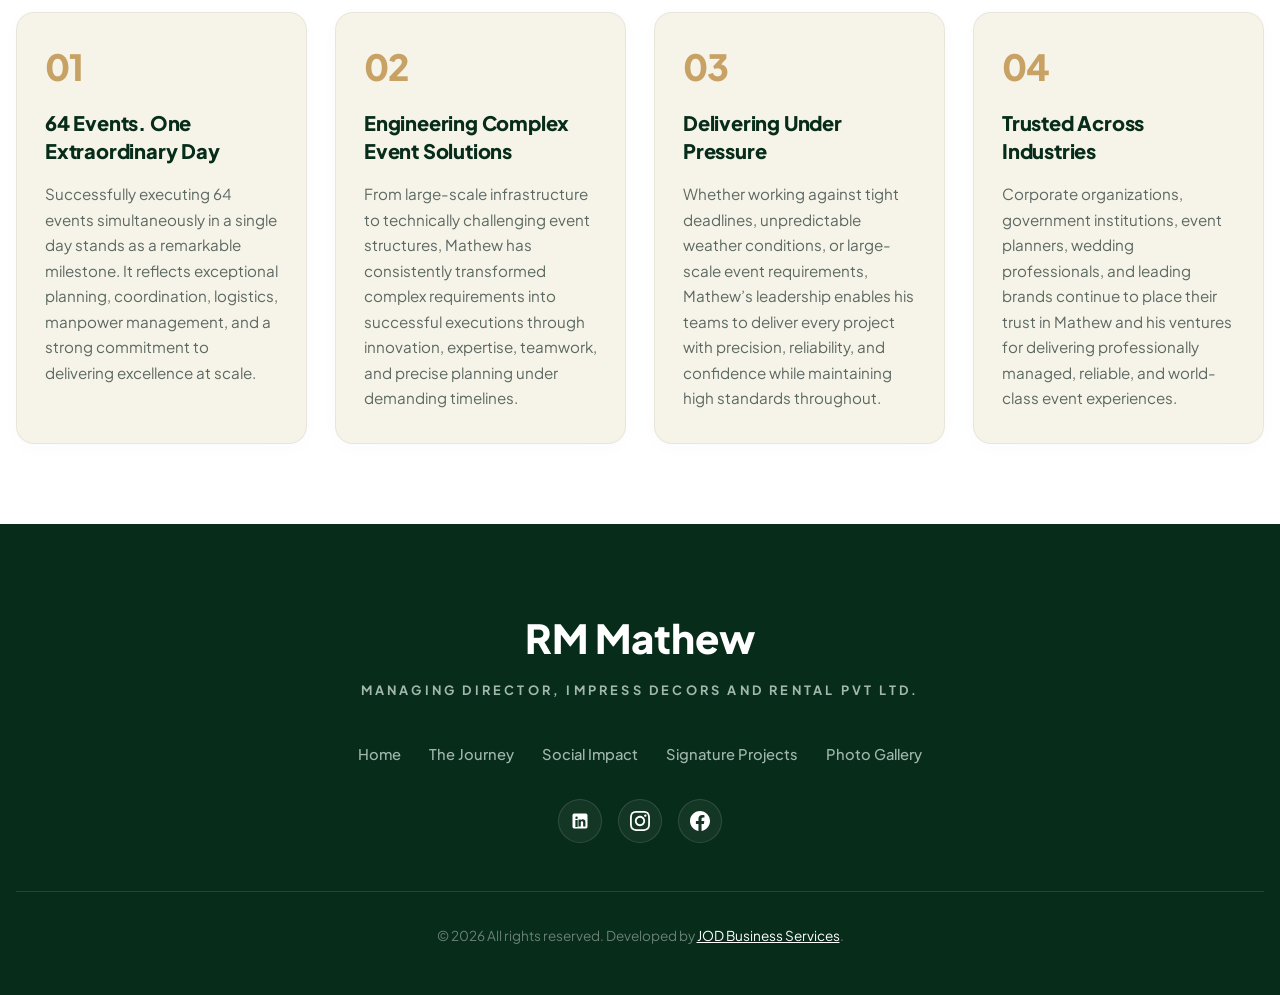
==== commit c24be297: "feat: add gallery page and enhance interactive features, styling, and navigation" ====
--- a/index.html
+++ b/index.html
@@ -13,6 +13,39 @@
 <body>
 
   <!-- ==========================================================================
+       HEADER / NAVIGATION BAR
+       ========================================================================== -->
+  <header class="site-header" id="site-header">
+    <div class="container header-container">
+      <a href="index.html" class="header-logo" aria-label="RM Mathew Home">
+        <span class="logo-name">RM Mathew</span>
+        <span class="logo-sub">Impress</span>
+      </a>
+
+      <nav class="nav-menu" id="nav-menu">
+        <a href="#hero" class="nav-link active">Home</a>
+        <a href="#story" class="nav-link">The Journey</a>
+        <a href="#impact" class="nav-link">Social Impact</a>
+        <a href="#highlights" class="nav-link">Signature Projects</a>
+        <a href="gallery.html" class="nav-link nav-btn-gallery">
+          <span>Gallery</span>
+          <svg viewBox="0 0 24 24" width="16" height="16" fill="none" stroke="currentColor" stroke-width="2">
+            <rect x="3" y="3" width="18" height="18" rx="2" ry="2" />
+            <circle cx="8.5" cy="8.5" r="1.5" />
+            <polyline points="21 15 16 10 5 21" />
+          </svg>
+        </a>
+      </nav>
+
+      <button class="mobile-toggle" id="mobile-toggle" aria-label="Toggle navigation menu" onclick="toggleMobileMenu()">
+        <span></span>
+        <span></span>
+        <span></span>
+      </button>
+    </div>
+  </header>
+
+  <!-- ==========================================================================
        1. HERO SECTION [Entrepreneur · Founder · Impress] (Dark Forest Green)
        ========================================================================== -->
   <section class="hero-section" id="hero">
@@ -38,14 +71,25 @@
             <p>
               From humble beginnings to building one of Tamil Nadu's trusted event infrastructure ecosystems, the
               journey is driven by purpose, perseverance, and a relentless pursuit of excellence.
-
-              These words are more than a philosophy—they are the foundation of Mathew's entrepreneurial journey.
-              Every venture built, every challenge overcome, and every milestone achieved reflects this belief.
-            </p>
-            <p>
-              From humble beginnings to building one of Tamil Nadu's trusted event infrastructure ecosystems,
-              the journey is driven by purpose, perseverance, and a relentless pursuit of excellence.
-            </p>
+            </p>
+          </div>
+
+          <!-- Hero Action Buttons -->
+          <div class="hero-actions">
+            <a href="gallery.html" class="hero-btn-primary">
+              <svg viewBox="0 0 24 24" width="20" height="20" fill="none" stroke="currentColor" stroke-width="2">
+                <rect x="3" y="3" width="18" height="18" rx="2" ry="2" />
+                <circle cx="8.5" cy="8.5" r="1.5" />
+                <polyline points="21 15 16 10 5 21" />
+              </svg>
+              <span>Explore Gallery</span>
+            </a>
+            <a href="#story" class="hero-btn-secondary">
+              <span>Read Story</span>
+              <svg viewBox="0 0 24 24" width="16" height="16" fill="none" stroke="currentColor" stroke-width="2">
+                <path d="M7 13l5 5 5-5M12 4v14" />
+              </svg>
+            </a>
           </div>
         </div>
 
@@ -66,19 +110,29 @@
   <section class="marquee-section" id="marquee">
     <div class="marquee-track" id="marquee-track">
 
-      <div class="marquee-item">
-        <img src="images/impress decor logo.png" alt="Impress Decors" class="marquee-logo-img-impress">
-      </div>
-      <div class="marquee-item">
-        <img src="images/impress event rental logo.png" alt="Impress event rentals" class="marquee-logo-img-impress">
-      </div>
-      <div class="marquee-item">
-        <img src="images/Impress signature seating logo.png" alt="Impress Signature" class="marquee-logo-img-impress">
-      </div>
-      <div class="marquee-item">
-        <img src="images/Amoga Decors logo.webp" alt="Amoga decors" class="marquee-logo-img-amoga">
-      </div>
-
+      <a href="https://impressdecors.com/">
+        <div class="marquee-item">
+          <img src="images/impress decor logo.png" alt="Impress Decors" class="marquee-logo-img-impress">
+        </div>
+      </a>
+
+      <a href="#">
+        <div class="marquee-item">
+          <img src="images/impress event rental logo.png" alt="Impress event rentals" class="marquee-logo-img-impress">
+        </div>
+      </a>
+
+      <a href="https://impressseating.com/">
+        <div class="marquee-item">
+          <img src="images/Impress signature seating logo.png" alt="Impress Signature" class="marquee-logo-img-impress">
+        </div>
+      </a>
+
+      <a>
+        <div class="marquee-item">
+          <img src="images/Amoga Decors logo.webp" alt="Amoga decors" class="marquee-logo-img-amoga">
+        </div>
+      </a>
     </div>
   </section>
 
@@ -294,6 +348,14 @@
         <p>Managing Director, Impress Decors and Rental Pvt Ltd.</p>
       </div>
 
+      <div class="footer-nav">
+        <a href="#hero">Home</a>
+        <a href="#story">The Journey</a>
+        <a href="#impact">Social Impact</a>
+        <a href="#highlights">Signature Projects</a>
+        <a href="gallery.html">Photo Gallery</a>
+      </div>
+
       <div class="social-links">
         <a href="https://www.linkedin.com/in/impressmathew/" class="social-icon-btn" aria-label="LinkedIn">
           <svg viewBox="0 0 24 24">
@@ -328,4 +390,4 @@
   <script src="script.js"></script>
 </body>
 
-</html>
+</html>
--- a/style.css
+++ b/style.css
@@ -654,6 +654,27 @@
   text-align: center;
 }
 
+.footer-nav {
+  display: flex;
+  align-items: center;
+  justify-content: center;
+  gap: 1.75rem;
+  flex-wrap: wrap;
+  margin-bottom: 2rem;
+}
+
+.footer-nav a {
+  color: var(--text-light-muted);
+  font-size: 0.92rem;
+  font-weight: 500;
+  transition: var(--transition-smooth);
+}
+
+.footer-nav a:hover,
+.footer-nav a.active {
+  color: var(--accent-gold);
+}
+
 .JOD-link {
   color: #ffffff;
   text-decoration: underline;
@@ -669,6 +690,1065 @@
 }
 
 /* ==========================================================================
+   SITE HEADER & NAVIGATION BAR
+   ========================================================================== */
+.site-header {
+  position: sticky;
+  top: 0;
+  left: 0;
+  width: 100%;
+  z-index: 1000;
+  background-color: rgba(7, 44, 26, 0.94);
+  backdrop-filter: blur(16px);
+  -webkit-backdrop-filter: blur(16px);
+  border-bottom: 1px solid var(--border-dark);
+  transition: all 0.3s ease;
+}
+
+.site-header.scrolled {
+  box-shadow: 0 10px 30px rgba(0, 0, 0, 0.3);
+  background-color: rgba(7, 44, 26, 0.98);
+}
+
+.header-container {
+  display: flex;
+  align-items: center;
+  justify-content: space-between;
+  padding: 1rem 1rem;
+}
+
+.header-logo {
+  display: flex;
+  flex-direction: column;
+  text-decoration: none;
+}
+
+.header-logo .logo-name {
+  font-size: 1.35rem;
+  font-weight: 800;
+  color: #ffffff;
+  letter-spacing: -0.01em;
+  line-height: 1.1;
+}
+
+.header-logo .logo-sub {
+  font-size: 0.7rem;
+  font-weight: 700;
+  letter-spacing: 0.2em;
+  text-transform: uppercase;
+  color: var(--accent-gold);
+}
+
+.nav-menu {
+  display: flex;
+  align-items: center;
+  gap: 1.75rem;
+}
+
+.nav-link {
+  color: var(--text-light-muted);
+  font-size: 0.95rem;
+  font-weight: 600;
+  text-decoration: none;
+  transition: var(--transition-smooth);
+  position: relative;
+  padding: 0.35rem 0;
+}
+
+.nav-link:hover,
+.nav-link.active {
+  color: #ffffff;
+}
+
+.nav-link::after {
+  content: '';
+  position: absolute;
+  bottom: 0;
+  left: 0;
+  width: 100%;
+  height: 2px;
+  background-color: var(--accent-gold);
+  transform: scaleX(0);
+  transform-origin: right;
+  transition: transform 0.3s ease;
+}
+
+.nav-link:hover::after,
+.nav-link.active::after {
+  transform: scaleX(1);
+  transform-origin: left;
+}
+
+.nav-btn-gallery {
+  display: inline-flex;
+  align-items: center;
+  gap: 0.5rem;
+  padding: 0.5rem 1.2rem;
+  background: linear-gradient(135deg, var(--accent-gold), #b38b4d);
+  color: var(--bg-dark) !important;
+  font-weight: 700;
+  border-radius: 30px;
+  box-shadow: 0 4px 15px rgba(200, 161, 101, 0.25);
+  transition: var(--transition-smooth);
+}
+
+.nav-btn-gallery::after {
+  display: none !important;
+}
+
+.nav-btn-gallery:hover {
+  transform: translateY(-2px);
+  box-shadow: 0 6px 20px rgba(200, 161, 101, 0.4);
+  background: linear-gradient(135deg, #dfb97f, var(--accent-gold));
+  color: var(--bg-dark) !important;
+}
+
+.mobile-toggle {
+  display: none;
+  background: transparent;
+  border: none;
+  cursor: pointer;
+  padding: 0.5rem;
+  flex-direction: column;
+  gap: 5px;
+}
+
+.mobile-toggle span {
+  display: block;
+  width: 24px;
+  height: 2px;
+  background-color: #ffffff;
+  transition: var(--transition-smooth);
+}
+
+/* ==========================================================================
+   HERO ACTION BUTTONS
+   ========================================================================== */
+.hero-actions {
+  display: flex;
+  flex-wrap: wrap;
+  align-items: center;
+  gap: 1.25rem;
+  margin-top: 2rem;
+}
+
+.hero-btn-primary {
+  display: inline-flex;
+  align-items: center;
+  gap: 0.75rem;
+  padding: 0.9rem 1.85rem;
+  background: linear-gradient(135deg, var(--accent-gold), #b38b4d);
+  color: var(--bg-dark);
+  font-weight: 700;
+  font-size: 1rem;
+  border-radius: 50px;
+  box-shadow: 0 8px 25px rgba(200, 161, 101, 0.35);
+  transition: var(--transition-smooth);
+}
+
+.hero-btn-primary:hover {
+  transform: translateY(-3px);
+  box-shadow: 0 12px 30px rgba(200, 161, 101, 0.5);
+  background: linear-gradient(135deg, #dfb97f, var(--accent-gold));
+  color: var(--bg-dark);
+}
+
+.hero-btn-secondary {
+  display: inline-flex;
+  align-items: center;
+  gap: 0.6rem;
+  padding: 0.85rem 1.65rem;
+  background: rgba(255, 255, 255, 0.06);
+  border: 1px solid var(--border-gold);
+  color: var(--text-light);
+  font-weight: 600;
+  font-size: 0.95rem;
+  border-radius: 50px;
+  transition: var(--transition-smooth);
+}
+
+.hero-btn-secondary:hover {
+  background: rgba(200, 161, 101, 0.15);
+  border-color: var(--accent-gold);
+  color: #ffffff;
+  transform: translateY(-2px);
+}
+
+/* ==========================================================================
+   GALLERY PAGE - MODERN LUXURY EDITORIAL SYSTEM
+   ========================================================================== */
+.gallery-page {
+  background-color: #020b06;
+  position: relative;
+  overflow-x: hidden;
+}
+
+/* Fullscreen Live Motion Background Wrapper & Canvas */
+.gallery-motion-wrapper {
+  position: fixed;
+  inset: 0;
+  width: 100vw;
+  height: 100vh;
+  pointer-events: none;
+  z-index: 0;
+  overflow: hidden;
+}
+
+.gallery-motion-canvas {
+  position: absolute;
+  inset: 0;
+  width: 100%;
+  height: 100%;
+  display: block;
+}
+
+/* Floating Ambient Glow Orbs */
+.motion-glow-orb {
+  position: absolute;
+  border-radius: 50%;
+  filter: blur(110px);
+  pointer-events: none;
+  opacity: 0.45;
+  mix-blend-mode: screen;
+}
+
+.motion-orb-1 {
+  width: 650px;
+  height: 650px;
+  background: radial-gradient(circle, rgba(200, 161, 101, 0.35) 0%, rgba(10, 61, 36, 0) 70%);
+  top: -10%;
+  left: -10%;
+  animation: floatMotionOrb1 18s ease-in-out infinite alternate;
+}
+
+.motion-orb-2 {
+  width: 750px;
+  height: 750px;
+  background: radial-gradient(circle, rgba(16, 94, 57, 0.4) 0%, rgba(2, 11, 6, 0) 70%);
+  bottom: 5%;
+  right: -15%;
+  animation: floatMotionOrb2 22s ease-in-out infinite alternate;
+}
+
+.motion-orb-3 {
+  width: 550px;
+  height: 550px;
+  background: radial-gradient(circle, rgba(247, 223, 181, 0.22) 0%, rgba(4, 30, 18, 0) 70%);
+  top: 45%;
+  left: 25%;
+  animation: floatMotionOrb3 15s ease-in-out infinite alternate;
+}
+
+@keyframes floatMotionOrb1 {
+  0% { transform: translate(0, 0) scale(1); }
+  50% { transform: translate(120px, 80px) scale(1.15); }
+  100% { transform: translate(-50px, 140px) scale(0.95); }
+}
+
+@keyframes floatMotionOrb2 {
+  0% { transform: translate(0, 0) scale(1); }
+  50% { transform: translate(-140px, -100px) scale(1.2); }
+  100% { transform: translate(60px, -60px) scale(0.9); }
+}
+
+@keyframes floatMotionOrb3 {
+  0% { transform: translate(0, 0) scale(0.9); }
+  50% { transform: translate(-80px, 90px) scale(1.1); }
+  100% { transform: translate(90px, -50px) scale(1); }
+}
+
+/* 1. Hero Section & Ambient Lighting */
+.gallery-hero-section {
+  background: transparent;
+  color: var(--text-light);
+  padding: 5rem 0 4.5rem 0;
+  position: relative;
+  overflow: hidden;
+  text-align: center;
+  z-index: 1;
+}
+
+/* Animated Ambient Glow Orbs */
+.hero-glow-orb {
+  position: absolute;
+  border-radius: 50%;
+  filter: blur(90px);
+  pointer-events: none;
+  opacity: 0.55;
+  z-index: 0;
+}
+
+.orb-1 {
+  width: 550px;
+  height: 400px;
+  background: radial-gradient(circle, rgba(200, 161, 101, 0.28) 0%, rgba(7, 44, 26, 0) 70%);
+  top: -150px;
+  left: 50%;
+  transform: translateX(-50%);
+  animation: floatOrb1 12s ease-in-out infinite alternate;
+}
+
+.orb-2 {
+  width: 450px;
+  height: 350px;
+  background: radial-gradient(circle, rgba(46, 125, 80, 0.3) 0%, rgba(3, 20, 12, 0) 70%);
+  bottom: -100px;
+  right: 15%;
+  animation: floatOrb2 16s ease-in-out infinite alternate;
+}
+
+@keyframes floatOrb1 {
+  0% { transform: translateX(-50%) translateY(0) scale(1); }
+  100% { transform: translateX(-42%) translateY(40px) scale(1.15); }
+}
+
+@keyframes floatOrb2 {
+  0% { transform: translateY(0) scale(1); }
+  100% { transform: translateY(-50px) translateX(-30px) scale(1.2); }
+}
+
+.gallery-hero-content {
+  max-width: 880px;
+  margin: 0 auto;
+  position: relative;
+  z-index: 2;
+}
+
+.gallery-back-link {
+  display: inline-flex;
+  align-items: center;
+  gap: 0.5rem;
+  color: var(--accent-gold);
+  font-weight: 600;
+  font-size: 0.92rem;
+  margin-bottom: 1.5rem;
+  padding: 0.4rem 1rem;
+  background: rgba(255, 255, 255, 0.04);
+  border: 1px solid rgba(200, 161, 101, 0.25);
+  border-radius: 30px;
+  backdrop-filter: blur(8px);
+  -webkit-backdrop-filter: blur(8px);
+  transition: var(--transition-smooth);
+}
+
+.gallery-back-link:hover {
+  color: #ffffff;
+  background: rgba(200, 161, 101, 0.18);
+  border-color: var(--accent-gold);
+  transform: translateX(-4px);
+  box-shadow: 0 0 20px rgba(200, 161, 101, 0.3);
+}
+
+.hero-tag-wrap {
+  margin-bottom: 0.5rem;
+}
+
+.eyebrow-glow {
+  color: var(--accent-gold);
+  text-shadow: 0 0 15px rgba(200, 161, 101, 0.45);
+}
+
+.gallery-hero-title {
+  font-size: 3.85rem;
+  font-weight: 800;
+  letter-spacing: -0.025em;
+  color: #ffffff;
+  margin-bottom: 1.25rem;
+  line-height: 1.12;
+}
+
+.gold-shimmer-text {
+  background: linear-gradient(135deg, #ffffff 0%, #f7dfb5 25%, #c8a165 50%, #fce9cb 75%, #ffffff 100%);
+  background-size: 200% auto;
+  -webkit-background-clip: text;
+  -webkit-text-fill-color: transparent;
+  animation: goldShimmer 6s linear infinite;
+  display: inline-block;
+}
+
+@keyframes goldShimmer {
+  to { background-position: 200% center; }
+}
+
+.gallery-hero-desc {
+  color: var(--text-light-muted);
+  font-size: 1.12rem;
+  line-height: 1.75;
+  margin-bottom: 2.25rem;
+  text-align: center;
+  max-width: 760px;
+  margin-left: auto;
+  margin-right: auto;
+}
+
+/* Meta Stats Pills */
+.gallery-meta-bar {
+  display: flex;
+  align-items: center;
+  justify-content: center;
+  gap: 1.25rem;
+  flex-wrap: wrap;
+}
+
+.gallery-stat-pill {
+  display: inline-flex;
+  align-items: center;
+  gap: 0.6rem;
+  padding: 0.5rem 1.25rem;
+  background: rgba(255, 255, 255, 0.05);
+  border: 1px solid rgba(200, 161, 101, 0.35);
+  border-radius: 40px;
+  font-size: 0.88rem;
+  font-weight: 600;
+  color: var(--accent-gold-light);
+  backdrop-filter: blur(12px);
+  -webkit-backdrop-filter: blur(12px);
+  box-shadow: 0 4px 16px rgba(0, 0, 0, 0.2);
+}
+
+.gallery-stat-pill svg {
+  stroke: var(--accent-gold);
+}
+
+.live-pulse-dot {
+  width: 8px;
+  height: 8px;
+  border-radius: 50%;
+  background-color: #2ecc71;
+  box-shadow: 0 0 10px #2ecc71;
+  animation: pulseDot 2s infinite ease-in-out;
+}
+
+@keyframes pulseDot {
+  0% { transform: scale(0.9); opacity: 0.7; box-shadow: 0 0 4px #2ecc71; }
+  50% { transform: scale(1.3); opacity: 1; box-shadow: 0 0 14px #2ecc71; }
+  100% { transform: scale(0.9); opacity: 0.7; box-shadow: 0 0 4px #2ecc71; }
+}
+
+/* ==========================================================================
+   2. GALLERY SECTION & INTERACTIVE TOOLBAR
+   ========================================================================== */
+.gallery-section {
+  background: linear-gradient(180deg, rgba(3, 20, 12, 0.45) 0%, rgba(2, 11, 6, 0.8) 100%);
+  backdrop-filter: blur(8px);
+  -webkit-backdrop-filter: blur(8px);
+  padding: 3.5rem 0 6.5rem 0;
+  min-height: 70vh;
+  position: relative;
+  z-index: 1;
+}
+
+.gallery-toolbar-card {
+  display: flex;
+  align-items: center;
+  justify-content: space-between;
+  background: rgba(7, 36, 22, 0.65);
+  backdrop-filter: blur(24px);
+  -webkit-backdrop-filter: blur(24px);
+  padding: 1.1rem 1.6rem;
+  border-radius: 20px;
+  border: 1px solid rgba(200, 161, 101, 0.35);
+  box-shadow: 0 15px 40px rgba(0, 0, 0, 0.35), 0 0 25px rgba(200, 161, 101, 0.12);
+  margin-bottom: 3rem;
+  flex-wrap: wrap;
+  gap: 1.25rem;
+}
+
+.toolbar-info {
+  display: flex;
+  align-items: center;
+  gap: 1rem;
+}
+
+.toolbar-count-badge {
+  display: inline-block;
+  padding: 0.35rem 0.9rem;
+  background: linear-gradient(135deg, var(--accent-gold), #b38b4d);
+  color: var(--bg-dark);
+  border-radius: 30px;
+  font-size: 0.82rem;
+  font-weight: 700;
+  letter-spacing: 0.05em;
+  text-transform: uppercase;
+}
+
+.toolbar-hint {
+  font-size: 0.9rem;
+  color: var(--accent-gold-light);
+  margin: 0;
+}
+
+.layout-switchers {
+  display: flex;
+  align-items: center;
+  gap: 0.85rem;
+}
+
+.layout-label {
+  font-size: 0.88rem;
+  font-weight: 700;
+  color: #ffffff;
+  text-transform: uppercase;
+  letter-spacing: 0.05em;
+}
+
+.switcher-group {
+  display: flex;
+  background: rgba(3, 20, 12, 0.6);
+  border: 1px solid rgba(200, 161, 101, 0.25);
+  padding: 4px;
+  border-radius: 14px;
+  gap: 4px;
+}
+
+.switcher-btn {
+  display: inline-flex;
+  align-items: center;
+  gap: 0.45rem;
+  padding: 0.45rem 0.95rem;
+  border: none;
+  background: transparent;
+  color: rgba(255, 255, 255, 0.7);
+  font-family: var(--font-sans);
+  font-size: 0.84rem;
+  font-weight: 600;
+  border-radius: 10px;
+  cursor: pointer;
+  transition: var(--transition-smooth);
+}
+
+.switcher-btn:hover {
+  color: #ffffff;
+}
+
+.switcher-btn.active {
+  background: linear-gradient(135deg, var(--accent-gold), #a27e46);
+  color: var(--bg-dark);
+  box-shadow: 0 4px 16px rgba(200, 161, 101, 0.35);
+}
+
+.switcher-btn.active svg {
+  stroke: var(--bg-dark);
+}
+
+/* ==========================================================================
+   3. DYNAMIC GALLERY LAYOUTS (BENTO / MASONRY / GRID)
+   ========================================================================== */
+.gallery-container {
+  transition: all 0.4s cubic-bezier(0.16, 1, 0.3, 1);
+}
+
+/* LAYOUT 1: EDITORIAL BENTO */
+.gallery-container.layout-bento {
+  display: grid;
+  grid-template-columns: repeat(4, 1fr);
+  grid-auto-rows: 290px;
+  gap: 1.5rem;
+  grid-auto-flow: dense;
+}
+
+.layout-bento .gallery-card {
+  height: 100%;
+}
+
+.layout-bento .gallery-card.bento-featured {
+  grid-column: span 2;
+  grid-row: span 2;
+}
+
+.layout-bento .gallery-card.bento-wide {
+  grid-column: span 2;
+  grid-row: span 1;
+}
+
+.layout-bento .gallery-card.bento-tall {
+  grid-column: span 1;
+  grid-row: span 2;
+}
+
+/* LAYOUT 2: MASONRY FLOW */
+.gallery-container.layout-masonry {
+  display: block;
+  column-count: 4;
+  column-gap: 1.5rem;
+}
+
+.layout-masonry .gallery-card {
+  break-inside: avoid;
+  margin-bottom: 1.5rem;
+  height: auto;
+  aspect-ratio: auto;
+}
+
+.layout-masonry .gallery-card:nth-child(3n+1) {
+  aspect-ratio: 3 / 4.4;
+}
+
+.layout-masonry .gallery-card:nth-child(3n+2) {
+  aspect-ratio: 3 / 3.6;
+}
+
+.layout-masonry .gallery-card:nth-child(3n) {
+  aspect-ratio: 3 / 4;
+}
+
+/* LAYOUT 3: UNIFORM CLASSIC GRID */
+.gallery-container.layout-grid {
+  display: grid;
+  grid-template-columns: repeat(4, 1fr);
+  gap: 1.5rem;
+}
+
+.layout-grid .gallery-card {
+  aspect-ratio: 3 / 4;
+  height: auto;
+}
+
+/* ==========================================================================
+   4. LUXURY GALLERY CARD & GLOWING HOVER ANIMATIONS
+   ========================================================================== */
+.gallery-card {
+  position: relative;
+  border-radius: 18px;
+  overflow: hidden;
+  background-color: #e5ded2;
+  cursor: pointer;
+  box-shadow: 0 10px 28px rgba(0, 0, 0, 0.06);
+  border: 1px solid rgba(200, 161, 101, 0.18);
+  isolation: isolate;
+  opacity: 0;
+  transform: translateY(28px);
+  transition: opacity 0.6s cubic-bezier(0.16, 1, 0.3, 1),
+              transform 0.45s cubic-bezier(0.16, 1, 0.3, 1),
+              box-shadow 0.45s cubic-bezier(0.16, 1, 0.3, 1),
+              border-color 0.4s ease;
+}
+
+.gallery-card.revealed {
+  opacity: 1;
+  transform: translateY(0);
+}
+
+/* Shimmer Ray Sweep Animation */
+.gallery-card::after {
+  content: '';
+  position: absolute;
+  top: -60%;
+  left: -90%;
+  width: 45%;
+  height: 220%;
+  background: linear-gradient(
+    90deg,
+    rgba(255, 255, 255, 0) 0%,
+    rgba(255, 255, 255, 0.28) 50%,
+    rgba(255, 255, 255, 0) 100%
+  );
+  transform: rotate(30deg);
+  opacity: 0;
+  pointer-events: none;
+  z-index: 5;
+  transition: opacity 0.3s ease;
+}
+
+/* Hover State - Glowing Halo & Transform */
+.gallery-card.revealed:hover,
+.gallery-card:hover {
+  transform: translateY(-9px) scale(1.018);
+  box-shadow: 0 0 38px rgba(200, 161, 101, 0.5), 
+              0 25px 50px rgba(4, 26, 15, 0.45);
+  border-color: rgba(200, 161, 101, 0.95);
+  z-index: 10;
+}
+
+.gallery-card:hover::after {
+  opacity: 1;
+  animation: shimmerSweep 1.1s cubic-bezier(0.19, 1, 0.22, 1) forwards;
+}
+
+@keyframes shimmerSweep {
+  0% { left: -90%; }
+  100% { left: 160%; }
+}
+
+/* Image zoom inside card */
+.gallery-img {
+  width: 100%;
+  height: 100%;
+  object-fit: cover;
+  display: block;
+  transform: scale(1);
+  transition: transform 0.65s cubic-bezier(0.16, 1, 0.3, 1), filter 0.4s ease;
+}
+
+.gallery-card:hover .gallery-img {
+  transform: scale(1.08);
+}
+
+/* Overlay & Content Presentation */
+.gallery-overlay {
+  position: absolute;
+  inset: 0;
+  background: linear-gradient(
+    to top,
+    rgba(3, 20, 12, 0.92) 0%,
+    rgba(3, 20, 12, 0.4) 45%,
+    rgba(3, 20, 12, 0.1) 75%,
+    transparent 100%
+  );
+  display: flex;
+  flex-direction: column;
+  justify-content: space-between;
+  padding: 1.4rem;
+  z-index: 3;
+  opacity: 0.85;
+  transition: opacity 0.35s ease, background 0.35s ease;
+}
+
+.gallery-card:hover .gallery-overlay {
+  opacity: 1;
+  background: linear-gradient(
+    to top,
+    rgba(3, 20, 12, 0.95) 0%,
+    rgba(3, 20, 12, 0.5) 50%,
+    rgba(3, 20, 12, 0.2) 80%,
+    transparent 100%
+  );
+}
+
+.overlay-top {
+  display: flex;
+  align-items: center;
+  justify-content: space-between;
+  width: 100%;
+}
+
+.overlay-tag {
+  background: rgba(255, 255, 255, 0.16);
+  border: 1px solid rgba(255, 255, 255, 0.35);
+  backdrop-filter: blur(10px);
+  -webkit-backdrop-filter: blur(10px);
+  color: #ffffff;
+  padding: 0.3rem 0.75rem;
+  border-radius: 20px;
+  font-size: 0.76rem;
+  font-weight: 700;
+  letter-spacing: 0.06em;
+  transition: transform 0.3s ease, background 0.3s ease;
+}
+
+.gallery-card:hover .overlay-tag {
+  transform: translateY(-2px);
+  background: rgba(200, 161, 101, 0.35);
+  border-color: var(--accent-gold);
+}
+
+.highlight-tag {
+  background: linear-gradient(135deg, var(--accent-gold), #b38b4d) !important;
+  color: var(--bg-dark) !important;
+  border: none !important;
+  box-shadow: 0 4px 15px rgba(200, 161, 101, 0.4);
+}
+
+.overlay-zoom-pill {
+  display: inline-flex;
+  align-items: center;
+  gap: 0.35rem;
+  background: rgba(255, 255, 255, 0.2);
+  backdrop-filter: blur(8px);
+  -webkit-backdrop-filter: blur(8px);
+  border: 1px solid rgba(255, 255, 255, 0.3);
+  color: #ffffff;
+  padding: 0.3rem 0.7rem;
+  border-radius: 20px;
+  font-size: 0.76rem;
+  font-weight: 600;
+  opacity: 0;
+  transform: translateY(-6px);
+  transition: opacity 0.3s ease, transform 0.3s ease;
+}
+
+.gallery-card:hover .overlay-zoom-pill {
+  opacity: 1;
+  transform: translateY(0);
+}
+
+.overlay-bottom {
+  display: flex;
+  flex-direction: column;
+  gap: 0.25rem;
+  transform: translateY(4px);
+  transition: transform 0.35s ease;
+}
+
+.gallery-card:hover .overlay-bottom {
+  transform: translateY(0);
+}
+
+.overlay-title {
+  font-size: 1.25rem;
+  font-weight: 800;
+  color: #ffffff;
+  letter-spacing: -0.01em;
+  line-height: 1.2;
+}
+
+.overlay-sub {
+  font-size: 0.85rem;
+  color: var(--accent-gold-light);
+  font-weight: 500;
+}
+
+.overlay-caption {
+  font-size: 0.88rem;
+  font-weight: 600;
+  color: var(--accent-gold-light);
+  letter-spacing: 0.03em;
+  display: inline-flex;
+  align-items: center;
+  gap: 0.4rem;
+}
+
+.overlay-caption::after {
+  content: '→';
+  font-size: 1.1rem;
+  transition: transform 0.25s ease;
+}
+
+.gallery-card:hover .overlay-caption::after {
+  transform: translateX(4px);
+}
+
+/* ==========================================================================
+   5. CINEMATIC LIGHTBOX WITH THUMBNAILS CAROUSEL
+   ========================================================================== */
+.lightbox-modal {
+  position: fixed;
+  inset: 0;
+  z-index: 2100;
+  background-color: rgba(3, 16, 9, 0.96);
+  backdrop-filter: blur(28px);
+  -webkit-backdrop-filter: blur(28px);
+  display: flex;
+  flex-direction: column;
+  opacity: 0;
+  visibility: hidden;
+  transition: opacity 0.35s cubic-bezier(0.16, 1, 0.3, 1), visibility 0.35s ease;
+}
+
+.lightbox-modal.active {
+  opacity: 1;
+  visibility: visible;
+}
+
+/* Top Control Bar */
+.lightbox-topbar {
+  display: flex;
+  align-items: center;
+  justify-content: space-between;
+  padding: 1.25rem 2.5rem;
+  color: #ffffff;
+  z-index: 2110;
+  border-bottom: 1px solid rgba(255, 255, 255, 0.08);
+}
+
+.lightbox-meta {
+  display: flex;
+  align-items: center;
+  gap: 1.25rem;
+}
+
+.lightbox-title-badge {
+  font-size: 0.8rem;
+  font-weight: 700;
+  letter-spacing: 0.12em;
+  text-transform: uppercase;
+  color: var(--accent-gold);
+  background: rgba(200, 161, 101, 0.12);
+  padding: 0.3rem 0.8rem;
+  border-radius: 20px;
+  border: 1px solid rgba(200, 161, 101, 0.3);
+}
+
+.lightbox-counter {
+  font-size: 1rem;
+  font-weight: 700;
+  color: #ffffff;
+}
+
+.lightbox-actions {
+  display: flex;
+  align-items: center;
+  gap: 0.75rem;
+}
+
+.lightbox-icon-btn,
+.lightbox-close-btn {
+  width: 44px;
+  height: 44px;
+  border-radius: 50%;
+  background: rgba(255, 255, 255, 0.08);
+  border: 1px solid rgba(255, 255, 255, 0.18);
+  color: #ffffff;
+  display: flex;
+  align-items: center;
+  justify-content: center;
+  cursor: pointer;
+  transition: var(--transition-smooth);
+}
+
+.lightbox-icon-btn:hover,
+.lightbox-close-btn:hover {
+  background: var(--accent-gold);
+  color: var(--bg-dark);
+  border-color: var(--accent-gold);
+  box-shadow: 0 0 20px rgba(200, 161, 101, 0.6);
+  transform: scale(1.08);
+}
+
+.lightbox-close-btn:hover {
+  transform: rotate(90deg) scale(1.08);
+}
+
+/* Lightbox Body Image Area */
+.lightbox-body {
+  flex: 1;
+  display: flex;
+  align-items: center;
+  justify-content: center;
+  position: relative;
+  padding: 1rem;
+  overflow: hidden;
+  user-select: none;
+}
+
+.lightbox-img-container {
+  max-width: 88vw;
+  max-height: 68vh;
+  display: flex;
+  align-items: center;
+  justify-content: center;
+  position: relative;
+  transition: transform 0.3s ease;
+}
+
+.lightbox-img-container.zoomed {
+  transform: scale(1.35);
+  cursor: zoom-out;
+}
+
+.lightbox-img {
+  max-width: 100%;
+  max-height: 68vh;
+  object-fit: contain;
+  border-radius: 12px;
+  box-shadow: 0 25px 70px rgba(0, 0, 0, 0.75), 0 0 40px rgba(200, 161, 101, 0.2);
+  border: 1px solid rgba(200, 161, 101, 0.4);
+  transition: opacity 0.25s ease, transform 0.25s ease;
+}
+
+/* Glowing Navigation Arrows */
+.lightbox-nav-btn {
+  position: absolute;
+  top: 50%;
+  transform: translateY(-50%);
+  width: 58px;
+  height: 58px;
+  border-radius: 50%;
+  background: rgba(255, 255, 255, 0.1);
+  backdrop-filter: blur(12px);
+  -webkit-backdrop-filter: blur(12px);
+  border: 1px solid rgba(255, 255, 255, 0.25);
+  color: #ffffff;
+  display: flex;
+  align-items: center;
+  justify-content: center;
+  cursor: pointer;
+  transition: var(--transition-smooth);
+  z-index: 2110;
+}
+
+.lightbox-nav-btn:hover {
+  background: var(--accent-gold);
+  color: var(--bg-dark);
+  border-color: var(--accent-gold);
+  transform: translateY(-50%) scale(1.12);
+  box-shadow: 0 0 25px rgba(200, 161, 101, 0.65);
+}
+
+.lightbox-prev-btn {
+  left: 2.5rem;
+}
+
+.lightbox-next-btn {
+  right: 2.5rem;
+}
+
+.lightbox-nav-btn svg {
+  width: 26px;
+  height: 26px;
+  stroke: currentColor;
+  stroke-width: 2.5;
+  fill: none;
+}
+
+/* Bottom Thumbnail Strip */
+.lightbox-thumbnails-wrap {
+  background: rgba(2, 12, 7, 0.95);
+  border-top: 1px solid rgba(255, 255, 255, 0.08);
+  padding: 0.85rem 1.5rem;
+  z-index: 2110;
+  display: flex;
+  justify-content: center;
+}
+
+.lightbox-thumbnails {
+  display: flex;
+  gap: 0.6rem;
+  overflow-x: auto;
+  max-width: 1200px;
+  padding: 4px 6px;
+  scroll-behavior: smooth;
+}
+
+.lightbox-thumbnails::-webkit-scrollbar {
+  height: 4px;
+}
+
+.lightbox-thumbnails::-webkit-scrollbar-thumb {
+  background: var(--accent-gold);
+  border-radius: 4px;
+}
+
+.lightbox-thumb {
+  flex: 0 0 54px;
+  height: 54px;
+  border-radius: 8px;
+  overflow: hidden;
+  cursor: pointer;
+  opacity: 0.45;
+  border: 2px solid transparent;
+  transition: all 0.25s ease;
+}
+
+.lightbox-thumb img {
+  width: 100%;
+  height: 100%;
+  object-fit: cover;
+}
+
+.lightbox-thumb:hover {
+  opacity: 0.85;
+  transform: translateY(-2px);
+}
+
+.lightbox-thumb.active {
+  opacity: 1;
+  border-color: var(--accent-gold);
+  box-shadow: 0 0 16px rgba(200, 161, 101, 0.85);
+  transform: scale(1.08);
+}
+
+/* ==========================================================================
    RESPONSIVE MEDIA QUERIES
    ========================================================================== */
 @media (min-width: 1400px) {
@@ -682,6 +1762,10 @@
     font-size: 3.5rem;
   }
 
+  .gallery-hero-title {
+    font-size: 3.2rem;
+  }
+
   .section-title {
     font-size: 2.45rem;
   }
@@ -689,6 +1773,19 @@
   .highlights-grid {
     grid-template-columns: repeat(2, 1fr);
     gap: 1.5rem;
+  }
+
+  .gallery-container.layout-bento {
+    grid-template-columns: repeat(3, 1fr);
+    grid-auto-rows: 270px;
+  }
+
+  .layout-masonry {
+    column-count: 3;
+  }
+
+  .layout-grid {
+    grid-template-columns: repeat(3, 1fr);
   }
 }
 
@@ -709,8 +1806,77 @@
     font-size: 3rem;
   }
 
+  .gallery-hero-title {
+    font-size: 2.75rem;
+  }
+
   .section-title {
     font-size: 2.2rem;
+  }
+
+  .gallery-container.layout-bento {
+    grid-template-columns: repeat(2, 1fr);
+    grid-auto-rows: 260px;
+  }
+
+  .layout-bento .gallery-card.bento-featured,
+  .layout-bento .gallery-card.bento-wide {
+    grid-column: span 2;
+  }
+
+  .layout-masonry {
+    column-count: 2;
+  }
+
+  .layout-grid {
+    grid-template-columns: repeat(2, 1fr);
+  }
+
+  .mobile-toggle {
+    display: flex;
+  }
+
+  .nav-menu {
+    position: absolute;
+    top: 100%;
+    left: 0;
+    right: 0;
+    background-color: rgba(7, 44, 26, 0.98);
+    backdrop-filter: blur(20px);
+    -webkit-backdrop-filter: blur(20px);
+    flex-direction: column;
+    padding: 1.5rem 2rem;
+    gap: 1.25rem;
+    border-bottom: 1px solid var(--border-dark);
+    box-shadow: 0 16px 32px rgba(0, 0, 0, 0.3);
+    clip-path: polygon(0 0, 100% 0, 100% 0, 0 0);
+    transition: clip-path 0.35s ease-in-out;
+  }
+
+  .nav-menu.active {
+    clip-path: polygon(0 0, 100% 0, 100% 100%, 0 100%);
+  }
+
+  .lightbox-prev-btn {
+    left: 1rem;
+    width: 46px;
+    height: 46px;
+  }
+
+  .lightbox-next-btn {
+    right: 1rem;
+    width: 46px;
+    height: 46px;
+  }
+
+  .gallery-toolbar-card {
+    flex-direction: column;
+    align-items: flex-start;
+  }
+
+  .layout-switchers {
+    width: 100%;
+    justify-content: space-between;
   }
 }
 
@@ -719,12 +1885,17 @@
   .story-section,
   .impact-section,
   .highlights-section,
-  .footer-section {
+  .footer-section,
+  .gallery-hero-section {
     padding: 3.5rem 0;
   }
 
   .hero-content h1 {
     font-size: 2.6rem;
+  }
+
+  .gallery-hero-title {
+    font-size: 2.25rem;
   }
 
   .quote-text {
@@ -743,6 +1914,54 @@
   .impact-card-body {
     padding: 1.75rem 1.5rem 1.5rem 1.5rem;
   }
+
+  .hero-actions {
+    flex-direction: column;
+    align-items: stretch;
+  }
+
+  .hero-btn-primary,
+  .hero-btn-secondary {
+    justify-content: center;
+  }
+
+  .gallery-meta-bar {
+    gap: 0.75rem;
+  }
+
+  .gallery-stat-pill {
+    padding: 0.4rem 0.9rem;
+    font-size: 0.8rem;
+  }
+
+  .layout-switchers {
+    flex-direction: column;
+    align-items: flex-start;
+    gap: 0.5rem;
+  }
+
+  .switcher-group {
+    width: 100%;
+    justify-content: space-between;
+  }
+
+  .switcher-btn {
+    padding: 0.4rem 0.6rem;
+    font-size: 0.78rem;
+  }
+
+  .lightbox-topbar {
+    padding: 1rem 1.25rem;
+  }
+
+  .lightbox-img-container {
+    max-height: 60vh;
+  }
+
+  .lightbox-thumb {
+    flex: 0 0 44px;
+    height: 44px;
+  }
 }
 
 @media (max-width: 575px) {
@@ -754,6 +1973,14 @@
     font-size: 2.1rem;
   }
 
+  .gallery-hero-title {
+    font-size: 1.95rem;
+  }
+
+  .gallery-hero-desc {
+    font-size: 0.95rem;
+  }
+
   .section-title {
     font-size: 1.75rem;
   }
@@ -768,10 +1995,56 @@
 
   .social-links {
     gap: 0.75rem;
+  }
+
+  .footer-nav {
+    gap: 1rem;
+    font-size: 0.85rem;
   }
 
   .marquee-track {
     gap: 4rem;
     animation-duration: 16s;
   }
+
+  .gallery-container.layout-bento {
+    grid-template-columns: 1fr;
+    grid-auto-rows: 280px;
+  }
+
+  .layout-bento .gallery-card.bento-featured,
+  .layout-bento .gallery-card.bento-wide,
+  .layout-bento .gallery-card.bento-tall {
+    grid-column: span 1;
+    grid-row: span 1;
+  }
+
+  .layout-masonry {
+    column-count: 1;
+  }
+
+  .layout-grid {
+    grid-template-columns: 1fr;
+  }
+
+  .lightbox-topbar {
+    padding: 0.85rem 1rem;
+  }
+
+  .lightbox-title-badge {
+    display: none;
+  }
+
+  .lightbox-nav-btn {
+    width: 40px;
+    height: 40px;
+  }
+
+  .lightbox-prev-btn {
+    left: 0.5rem;
+  }
+
+  .lightbox-next-btn {
+    right: 0.5rem;
+  }
 }
